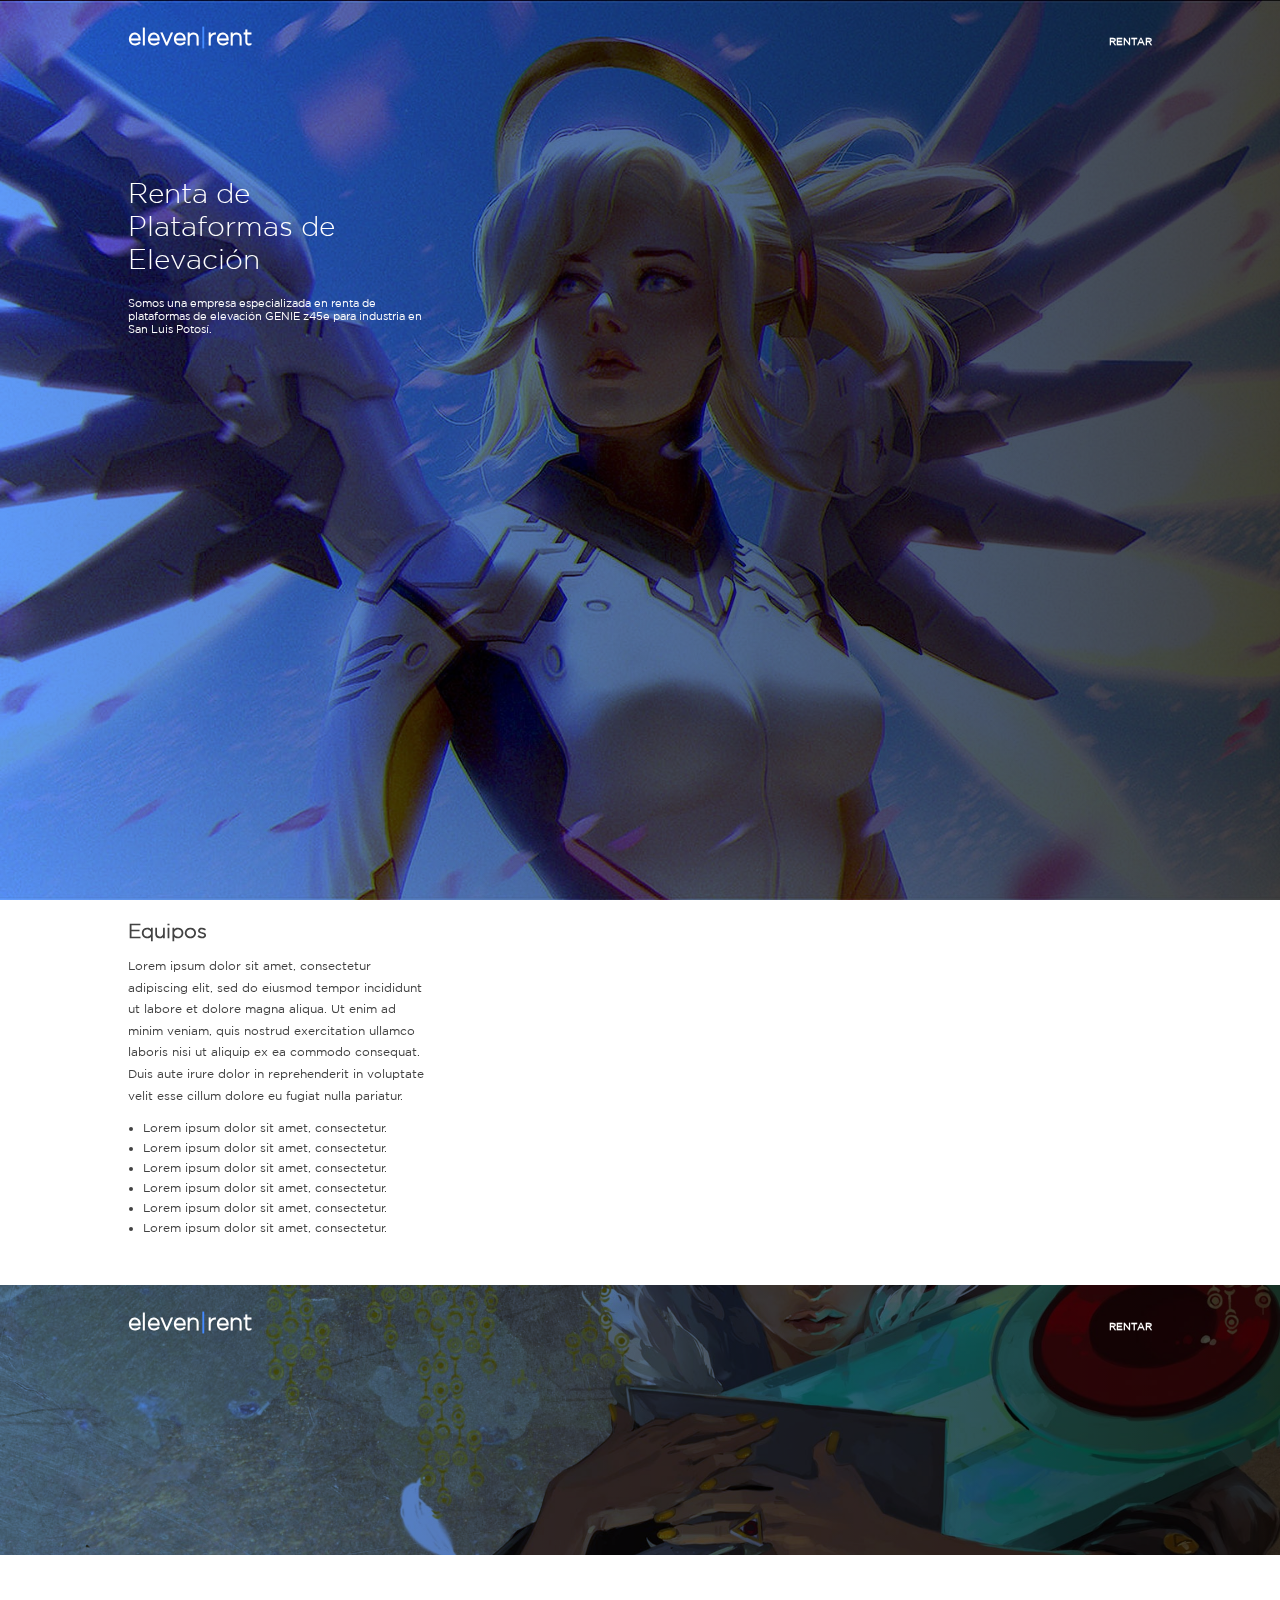
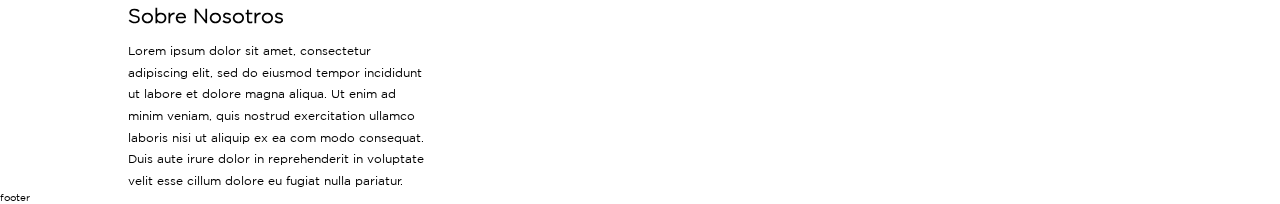
==== index.html @ 2e5fc273 "made structure, added fonts" ====
<!DOCTYPE html>
<html>
	<head>
		<link rel="icon" href="favicon.ico">
		<title>eleven|rent</title>
		<meta http-equiv="Content-Type" content="text/html; charset=utf-8"/>
		<meta name="viewport" content="width=device-width, initial-scale=1"/>
		<link rel="stylesheet" type="text/css" href="css/main.css" media="screen, handheld"/>
		<script src="js/vendor/jquery-1.10.1.min.js" type="text/javascript"></script>
		<script src="js/vendor/imagesloaded.pkgd.min.js" type="text/javascript"></script>
		<script src="js/vendor/jquery-imagefill.js" type="text/javascript"></script>
	</head>
	<body>
	<!-- cover section -->
		<div class="full-page">
			<div class="cover cover-img">
				<img src="img/mercy.jpg">
			</div>
			<div class="cover cover-gradient"></div>
			<div class="cover cover-overlay">
				<!-- svg overlay goes here -->
			</div>
			<div class="cover cover-text">
				<div class="container">
					<h1 class="logo">eleven<span>|</span>rent</h1>
					<a href>RENTAR</a>
				</div>
				<div class="container">
					<h1 class="header">Renta de Plataformas de Elevación</h1>
					<p>Somos una empresa especializada en renta de plataformas de elevación GENIE z45e para industria en San Luis Potosí.</p>
				</div>
			</div>
		</div>
	<!-- long white section -->
		<div class="double-page white">
			<div class="container main-text">
				<h1>Equipos</h1>
				<p>
					Lorem ipsum dolor sit amet, consectetur adipiscing elit, sed do eiusmod tempor incididunt ut labore et dolore magna aliqua. Ut enim ad minim veniam, quis nostrud exercitation ullamco laboris nisi ut aliquip ex ea commodo consequat. Duis aute irure dolor in reprehenderit in voluptate velit esse cillum dolore eu fugiat nulla pariatur.
				</p>
				<ul>
					<li>Lorem ipsum dolor sit amet, consectetur.</li>
					<li>Lorem ipsum dolor sit amet, consectetur.</li>
					<li>Lorem ipsum dolor sit amet, consectetur.</li>
					<li>Lorem ipsum dolor sit amet, consectetur.</li>
					<li>Lorem ipsum dolor sit amet, consectetur.</li>
					<li>Lorem ipsum dolor sit amet, consectetur.</li>
				</ul>
			</div>	
			<div class="img-gallery">
				
			</div>
		</div>
	<!-- seccion de renta -->
		<div class="rent">
			<div class="cover-img">
				<img src="img/transistor.jpg">
			</div>
			<div class="cover-gradient"></div>
			<div class="cover-overlay">
				<!-- svg overlay goes here -->
			</div>
			<div class="cover-text">
				<div class="container">
					<h1 class="logo">eleven<span>|</span>rent</h1>
					<a href>RENTAR</a>
				</div>
			</div>
		</div>
	<!-- sobre nosotros & footer -->
		<div class="">
			<div class="container text-container">
				<h1>Sobre Nosotros</h1>
				<p>Lorem ipsum dolor sit amet, consectetur adipiscing elit, sed do eiusmod tempor incididunt ut labore et dolore magna aliqua. Ut enim ad minim veniam, quis nostrud exercitation ullamco laboris nisi ut aliquip ex ea com modo consequat. Duis aute irure dolor in reprehenderit in voluptate velit esse cillum dolore eu fugiat nulla pariatur.</p>
				
			</div>
			<div class="img-gallery">
				<!-- gallery comes here -->
			</div>
			<div class="footer">
				footer
				<!-- logo goes here -->
			</div>
		</div>
		<script type="text/javascript">
			$('.cover-img').imagefill();
		</script>
	</body>
</html>
---- css/main.css ----
/* tag Styles */
	* {
		margin: 0;
		padding: 0;
	}
	html {
		font-size: 16px;
	}
	body {
		font-size: 62.5%;
		font-family: 'Gotham-Book';
	}
	a {
		text-decoration: none;
		display: inline-block;
	}
	ul {
		list-style-type:disc;
		margin: 1.5em;
	}
	ul li {
		margin: .5em 0;
	}
	h1 {
		font-family: 'Gotham-Light';
	}
/* reusable classes */
	.full-width,
	.full-page {
		width: 100%;
	}
	.full-height, 
	.full-page {
		height: 100vh;
	}
	.container {
		width: 80%;
		margin: 0 auto;
	}
	.vertical {
		position: absolute;
		top: 50%;
		left: 50%;
		transform: translate(-50%, -50%);
	}
	.central-text {
		width: 90vw;
		margin: 0 auto;
		text-align: center;
	}
	.no-overflow {
		overflow-x: hidden;
	}
	.clear:after {
		content: "";
	  	display: table;
	  	clear: both;
	}
	h1.header {
		font-size: 2.8em;
		font-weight: normal;
		color: white;
	}
/* cover */
	.cover {
		height: inherit;
		width: inherit;
		position: absolute;
		top: 0;
		left: 0;
	}
	.cover-gradient {
		background: -moz-linear-gradient(-45deg, rgba(41, 121, 255, 1) 0%, rgba(0, 0, 0, 1) 100%);
		background: -webkit-linear-gradient(-45deg, rgba(41, 121, 255, 1) 0%, rgba(0, 0, 0, 1) 100%);
		background: linear-gradient(90deg, rgba(41, 121, 255, 1) 0%, rgba(0, 0, 0, 1) 100%);
		opacity: .75;
		mix-blend-mode: multiply;
	}
	.cover-text {
		color: white;
	}
	h1.logo  {
		color: #ffffff;
		font-size: 2.3em;
		margin-top: 1em;
		display: inline-block;
	}
	h1.logo span {
		color: #448aff;
	}
	.cover-text a {
		font-size: 1em;
		font-weight: bold;
		float: right;
		margin-top: 3.5em;
		color: white;
	}
	.cover-text h1.header {
		margin-top: 4.5em;
		max-width: 280px;
		font-weight: normal;
	}
	.cover-text p {
		max-width: 300px;
		font-size: 1.1em;
		margin-top: 2em;
	}
/* main text */
	.main-text {
		margin-top: 2em;
		color: #424242;
	}
	.main-text p, 
	.text-container p {
		margin-top: 1em;
		line-height: 1.8;
		max-width: 300px;
		font-size: 1.2em;
	}
	.main-text li {
		font-size: 1.2em;
	}
/* rent */
	.rent {
		height: 30vh;
		position: relative;
		margin: 5em 0;
	}
	.rent .cover-img,
	.rent .cover-gradient {
		height: 30vh;
		width: 100%;
		position: absolute;
		top: 0;
		left: 0;
		z-index: -1;
	}
	.rent .cover-gradient {

	}
/* font faces */
	@font-face {
		font-family: 'Gotham-Book';
		src: url('fonts/Gotham-Book.eot');
		src: url('fonts/Gotham-Book.eot?#iefix') format('embedded-opentype'),
			url('fonts/Gotham-Book.woff') format('woff'),
			url('fonts/Gotham-Book.ttf') format('truetype');
		font-weight: normal;
		font-style: normal;
	}

	@font-face {
		font-family: 'Gotham-Light';
		src: url('fonts/GothamLight.eot');
		src: url('fonts/GothamLight.eot?#iefix') format('embedded-opentype'),
			url('fonts/GothamLight.woff') format('woff'),
			url('fonts/GothamLight.ttf') format('truetype');
		font-weight: 300;
		font-style: normal;
	}
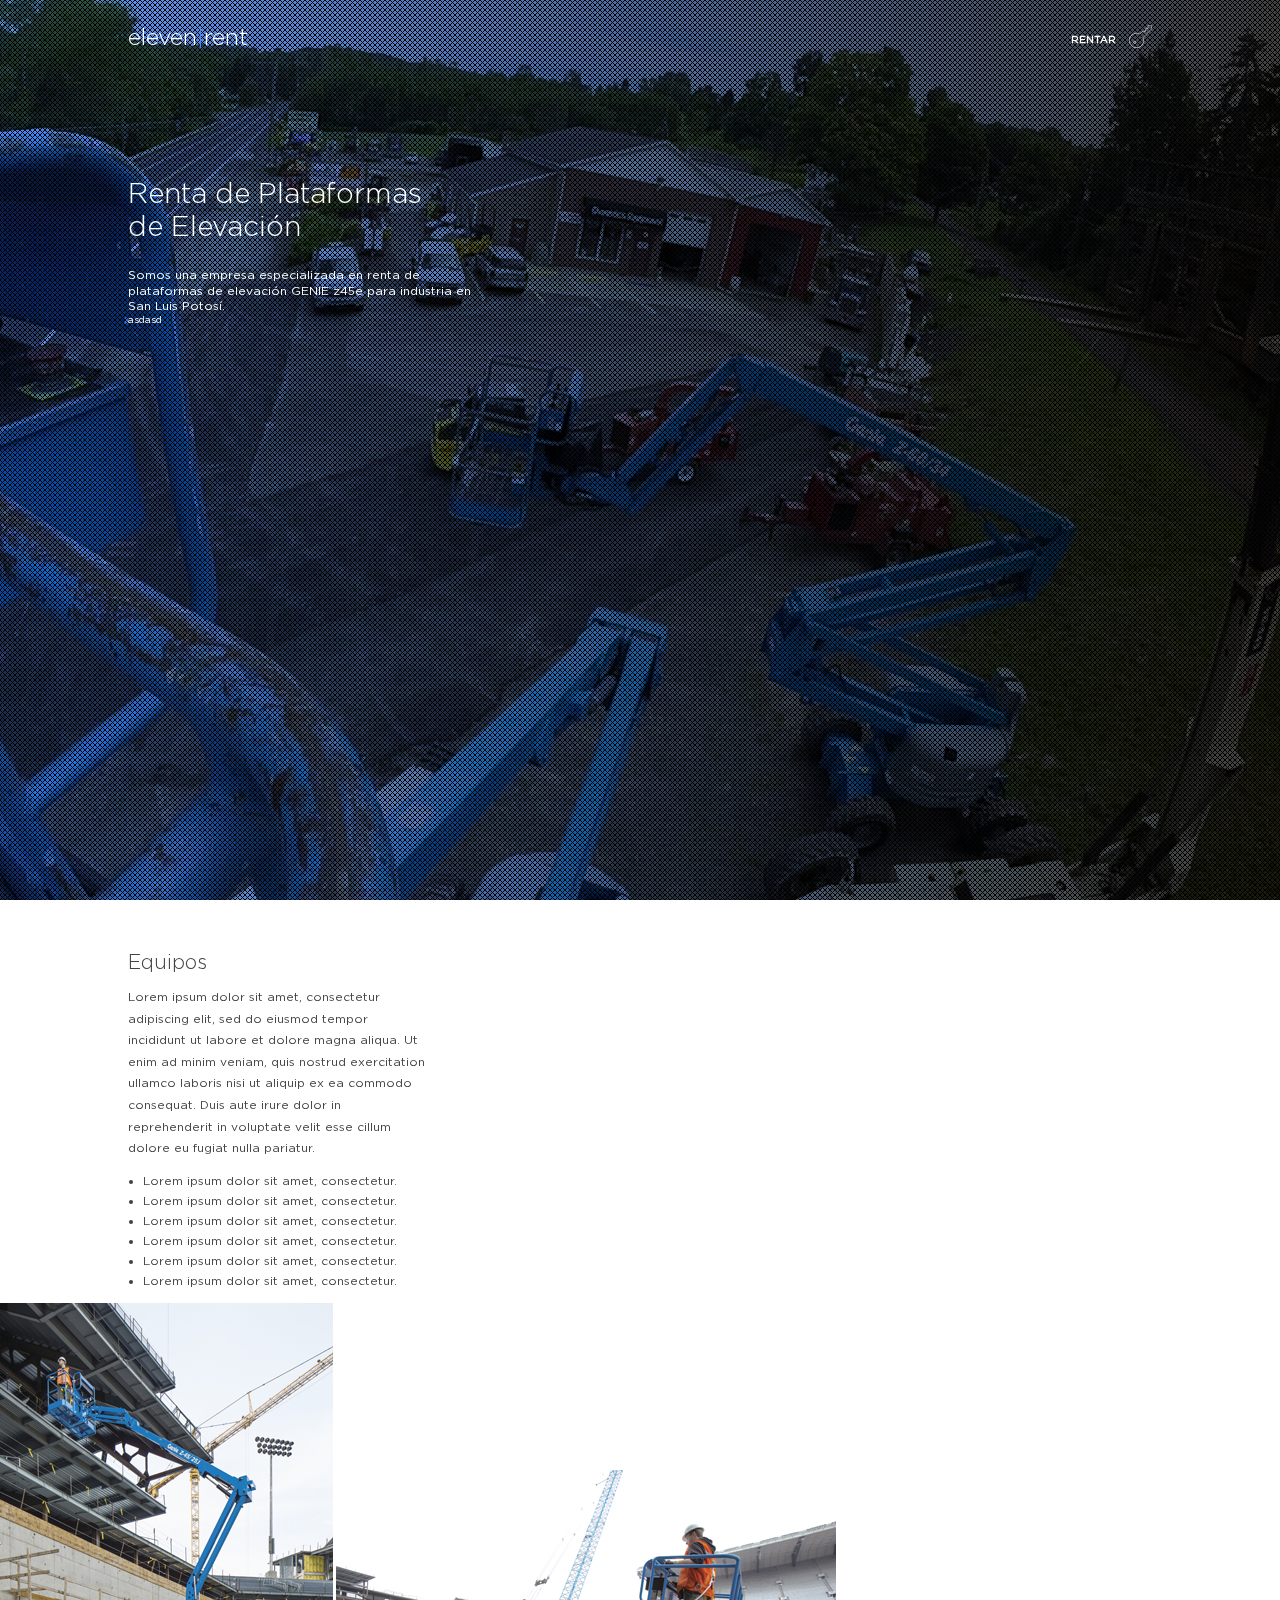
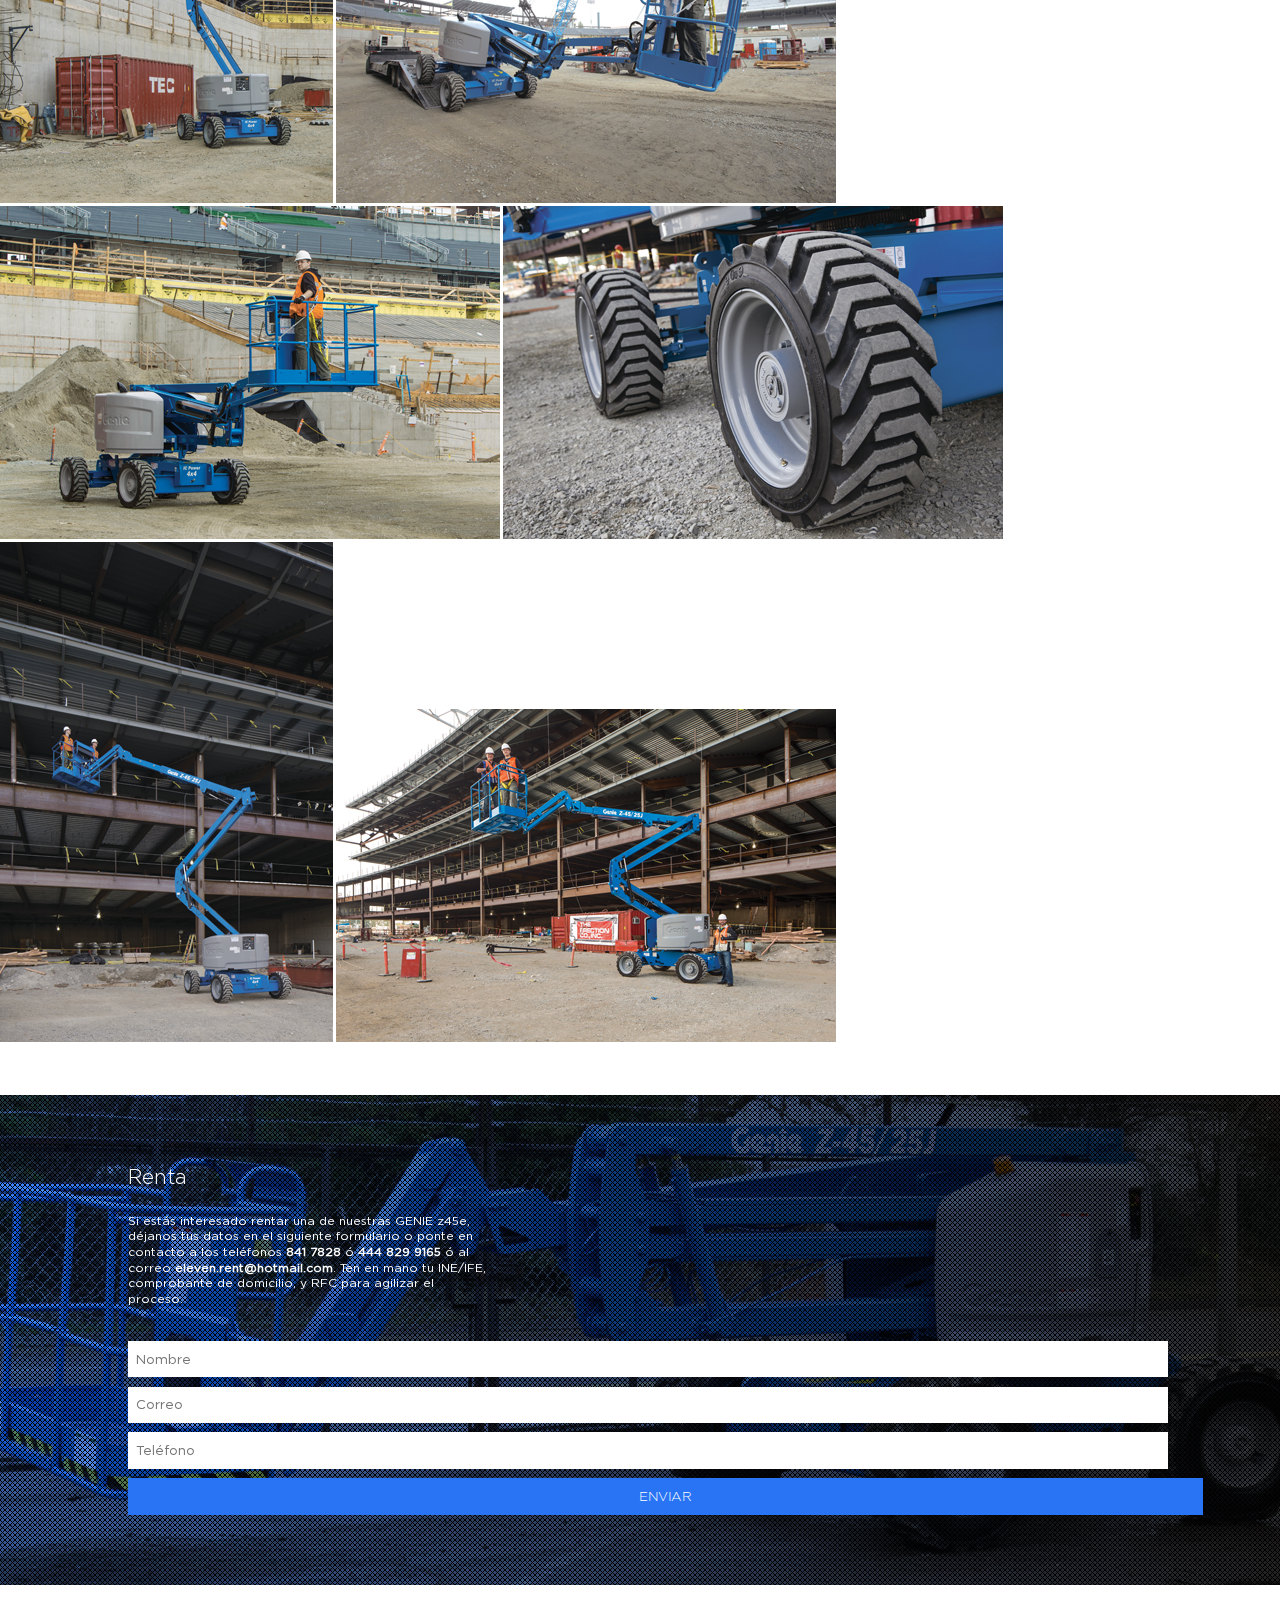
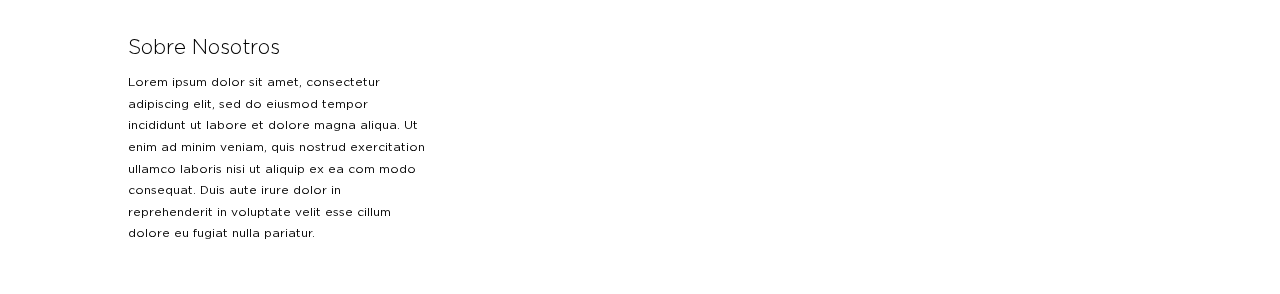
==== commit c2d6be51: "added form" ====
--- a/index.html
+++ b/index.html
@@ -14,25 +14,25 @@
 	<!-- cover section -->
 		<div class="full-page">
 			<div class="cover cover-img">
-				<img src="img/mercy.jpg">
+				<img src="img/bg-1.png">
 			</div>
 			<div class="cover cover-gradient"></div>
-			<div class="cover cover-overlay">
-				<!-- svg overlay goes here -->
-			</div>
+			<div class="cover cover-overlay"></div>
 			<div class="cover cover-text">
 				<div class="container">
 					<h1 class="logo">eleven<span>|</span>rent</h1>
-					<a href>RENTAR</a>
+					<a href>RENTAR <img class="rent-key" src="img/key.svg"></a>
 				</div>
 				<div class="container">
 					<h1 class="header">Renta de Plataformas de Elevación</h1>
 					<p>Somos una empresa especializada en renta de plataformas de elevación GENIE z45e para industria en San Luis Potosí.</p>
+					asdasd
+					
 				</div>
 			</div>
 		</div>
-	<!-- long white section -->
-		<div class="double-page white">
+	<!-- equipment section -->
+		<div class="equipos">
 			<div class="container main-text">
 				<h1>Equipos</h1>
 				<p>
@@ -48,27 +48,36 @@
 				</ul>
 			</div>	
 			<div class="img-gallery">
-				
+				<img src="img/gallery/1.jpg">
+				<img src="img/gallery/2.jpg">
+				<img src="img/gallery/3.png">
+				<img src="img/gallery/4.jpg">
+				<img src="img/gallery/5.jpg">
+				<img src="img/gallery/6.png">
 			</div>
 		</div>
 	<!-- seccion de renta -->
 		<div class="rent">
 			<div class="cover-img">
-				<img src="img/transistor.jpg">
+				<img src="img/AI_Image_4.jpg">
 			</div>
 			<div class="cover-gradient"></div>
-			<div class="cover-overlay">
-				<!-- svg overlay goes here -->
-			</div>
+			<div class="cover-overlay"></div>
 			<div class="cover-text">
 				<div class="container">
-					<h1 class="logo">eleven<span>|</span>rent</h1>
-					<a href>RENTAR</a>
+					<h1>Renta</h1>
+					<p>Si estás interesado rentar una de nuestras GENIE z45e, déjanos tus datos en el siguiente formulario o ponte en contacto a los teléfonos <a href="tel:+524448417828">841 7828</a> ó <a href="tel:+524448299165">444 829 9165</a> ó al correo <a href="mailto:eleven.rent@hotmail.com">eleven.rent@hotmail.com</a>. Ten en mano tu INE/IFE, comprobante de domicilio, y RFC para agilizar el proceso.</p>
+					<form method="POST" action="php/email.php">
+						<input type="text" name="name" placeholder="Nombre" required>
+						<input type="email" name="mail" placeholder="Correo" required>
+						<input type="tel" name="tel" placeholder="Teléfono" required>
+						<button>ENVIAR</button>
+					</form>
 				</div>
 			</div>
 		</div>
-	<!-- sobre nosotros & footer -->
-		<div class="">
+	<!-- sobre nosotros -->
+		<div class="about">
 			<div class="container text-container">
 				<h1>Sobre Nosotros</h1>
 				<p>Lorem ipsum dolor sit amet, consectetur adipiscing elit, sed do eiusmod tempor incididunt ut labore et dolore magna aliqua. Ut enim ad minim veniam, quis nostrud exercitation ullamco laboris nisi ut aliquip ex ea com modo consequat. Duis aute irure dolor in reprehenderit in voluptate velit esse cillum dolore eu fugiat nulla pariatur.</p>
@@ -77,10 +86,6 @@
 			<div class="img-gallery">
 				<!-- gallery comes here -->
 			</div>
-			<div class="footer">
-				footer
-				<!-- logo goes here -->
-			</div>
 		</div>
 		<script type="text/javascript">
 			$('.cover-img').imagefill();
--- a/css/main.css
+++ b/css/main.css
@@ -23,6 +23,7 @@
 	}
 	h1 {
 		font-family: 'Gotham-Light';
+		font-weight: lighter;
 	}
 /* reusable classes */
 	.full-width,
@@ -76,6 +77,9 @@
 		opacity: .75;
 		mix-blend-mode: multiply;
 	}
+	.cover-overlay {
+		background-image: url('../img/pattern.png');
+	}
 	.cover-text {
 		color: white;
 	}
@@ -92,18 +96,25 @@
 		font-size: 1em;
 		font-weight: bold;
 		float: right;
-		margin-top: 3.5em;
+		margin-top: 2em;
 		color: white;
 	}
 	.cover-text h1.header {
 		margin-top: 4.5em;
-		max-width: 280px;
+		max-width: 300px;
 		font-weight: normal;
 	}
 	.cover-text p {
-		max-width: 300px;
-		font-size: 1.1em;
+		max-width: 360px;
+		font-size: 1.2em;
 		margin-top: 2em;
+		line-height: 1.3;
+	}
+	.rent-key {
+		height: 2.3em;
+		margin-left: 1em;
+		position: relative;
+		top: .5em;
 	}
 /* main text */
 	.main-text {
@@ -120,23 +131,62 @@
 	.main-text li {
 		font-size: 1.2em;
 	}
-/* rent */
+/* renta */
 	.rent {
-		height: 30vh;
 		position: relative;
-		margin: 5em 0;
+		margin: 2.5em 0;
 	}
 	.rent .cover-img,
-	.rent .cover-gradient {
-		height: 30vh;
+	.rent .cover-gradient,
+	.rent .cover-overlay {
+		height: 100%;
 		width: 100%;
 		position: absolute;
 		top: 0;
 		left: 0;
 		z-index: -1;
 	}
-	.rent .cover-gradient {
-
+	.rent .cover-text {
+		padding: 7em 0;
+	}
+	.cover-text p a {
+		float: none;
+		margin: 0;
+	}
+	form {
+		margin-top: 3em;
+	}
+	input {
+		width: 100%;
+		margin: .35em 0; 
+		padding: .8em .6em;
+		border: 0;
+	}
+	button {
+		background-color: #2874f4;
+		border: 0;
+		width: 105%;
+		padding: .8em .6em;
+		margin-top: .35em;
+		color: white;
+		font-family: 'Gotham-Light';
+	}
+	::-webkit-input-placeholder {
+	   font-family: 'Gotham-Book';
+	}
+	:-moz-placeholder { /* Firefox 18- */
+	   font-family: 'Gotham-Book';
+	}
+	::-moz-placeholder {  /* Firefox 19+ */
+	   font-family: 'Gotham-Book';
+	}
+	:-ms-input-placeholder {  
+	   font-family: 'Gotham-Book';
+	}
+/* equipos & about */
+	.equipos,
+	.about {
+		margin: 5em 0;
 	}
 /* font faces */
 	@font-face {
@@ -145,16 +195,16 @@
 		src: url('fonts/Gotham-Book.eot?#iefix') format('embedded-opentype'),
 			url('fonts/Gotham-Book.woff') format('woff'),
 			url('fonts/Gotham-Book.ttf') format('truetype');
-		font-weight: normal;
+		font-weight: 500;
 		font-style: normal;
 	}
-
 	@font-face {
 		font-family: 'Gotham-Light';
-		src: url('fonts/GothamLight.eot');
-		src: url('fonts/GothamLight.eot?#iefix') format('embedded-opentype'),
-			url('fonts/GothamLight.woff') format('woff'),
-			url('fonts/GothamLight.ttf') format('truetype');
+		src: url('fonts/Gotham-Light.eot');
+		src: url('fonts/Gotham-Light.eot?#iefix') format('embedded-opentype'),
+			url('fonts/Gotham-Light.woff') format('woff'),
+			url('fonts/Gotham-Light.ttf') format('truetype');
 		font-weight: 300;
 		font-style: normal;
 	}
+
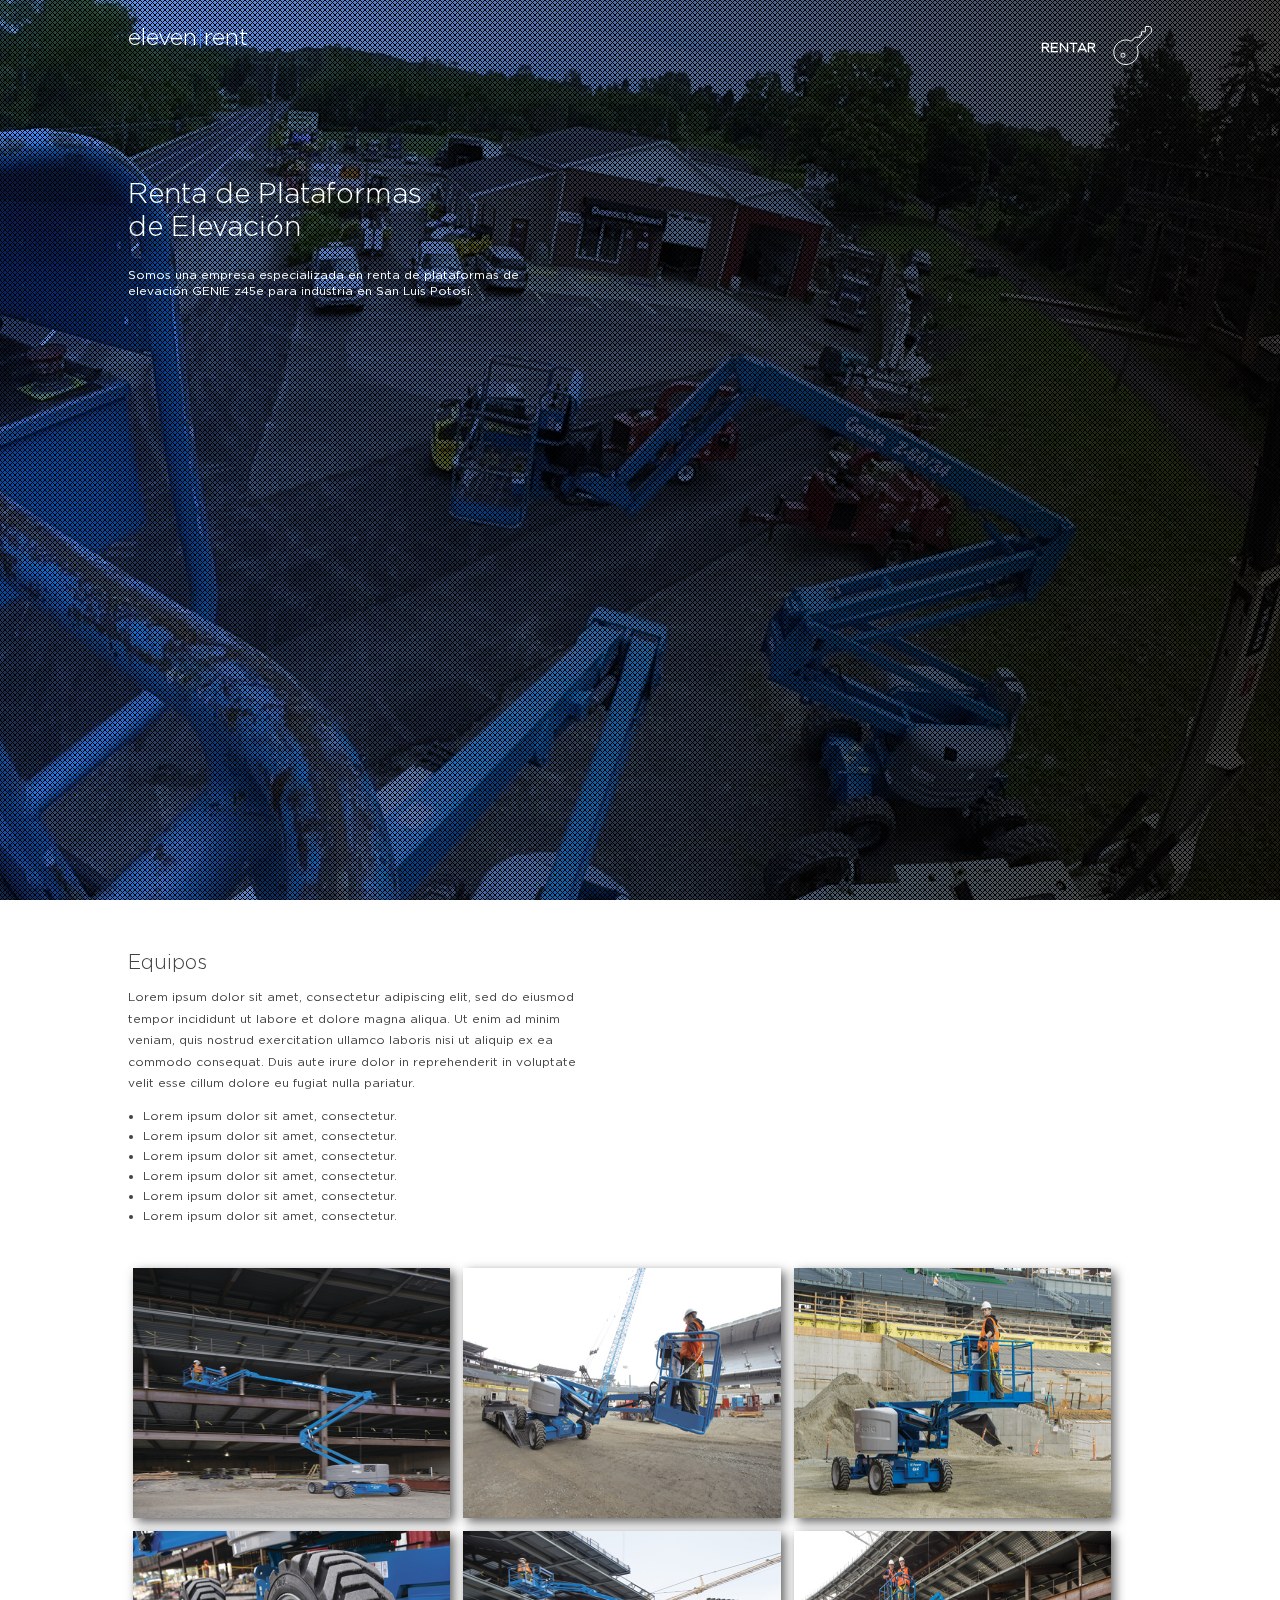
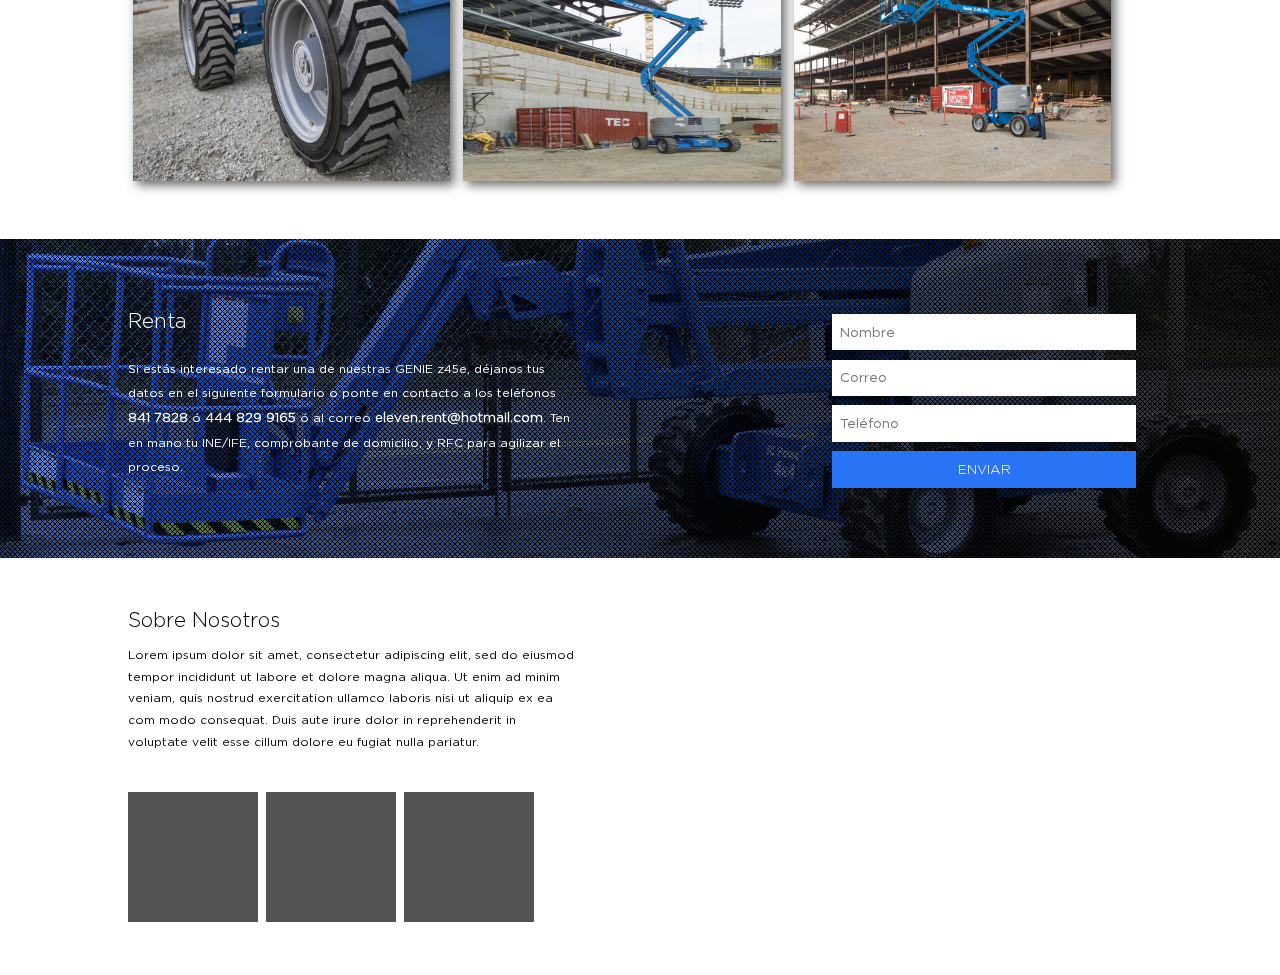
==== commit 7a13aad9: "added compatibility" ====
--- a/index.html
+++ b/index.html
@@ -21,13 +21,18 @@
 			<div class="cover cover-text">
 				<div class="container">
 					<h1 class="logo">eleven<span>|</span>rent</h1>
-					<a href>RENTAR <img class="rent-key" src="img/key.svg"></a>
-				</div>
-				<div class="container">
+					<a href>
+						RENTAR
+						<svg class="rent-key" version="1.1" xmlns="http://www.w3.org/2000/svg" xmlns:xlink="http://www.w3.org/1999/xlink" xmlns:a="http://ns.adobe.com/AdobeSVGViewerExtensions/3.0/" x="0px" y="0px" width="39.1323px" height="39.6536px" viewBox="0 0 39.1323 39.6536" style="enable-background:new 0 0 39.1323 39.6536;" xml:space="preserve">
+
+							<g id="XMLID_15_">
+								<path id="XMLID_17_" class="st0" d="M38.6323,2.9319v3.5029l-14.7125,14.946c2.118,4.5832,1.4188,10.2647-2.3595,14.043 C16.718,40.266,8.9569,40.5,4.1147,35.5h0.0136c-4.8422-5-4.8354-12.7692,0.0068-17.6114 c3.8289-3.8289,9.5376-4.6553,14.1538-2.4291l4.0143-4.0317l4.9675-0.006l-0.3419-2.0494l1.7035-0.0039V5.8584l3.8516-0.0033 l0.169-4.9787L33.1891,0.5h3.5029C38.0215,0.5,38.6323,1.6024,38.6323,2.9319z"/>
+								<circle id="XMLID_16_" class="st0" cx="9.7766" cy="29.7127" r="2.0896"/>
+							</g>
+						</svg>
+					</a>
 					<h1 class="header">Renta de Plataformas de Elevación</h1>
-					<p>Somos una empresa especializada en renta de plataformas de elevación GENIE z45e para industria en San Luis Potosí.</p>
-					asdasd
-					
+					<p class="header">Somos una empresa especializada en renta de plataformas de elevación GENIE z45e para industria en San Luis Potosí.</p>
 				</div>
 			</div>
 		</div>
@@ -47,13 +52,15 @@
 					<li>Lorem ipsum dolor sit amet, consectetur.</li>
 				</ul>
 			</div>	
-			<div class="img-gallery">
-				<img src="img/gallery/1.jpg">
-				<img src="img/gallery/2.jpg">
-				<img src="img/gallery/3.png">
-				<img src="img/gallery/4.jpg">
-				<img src="img/gallery/5.jpg">
-				<img src="img/gallery/6.png">
+			<div class="container">
+				<div class="img-gallery">
+					<img class="gallery-1" src="img/gallery/1.jpg">
+					<img class="gallery-2" src="img/gallery/2.jpg">
+					<img class="gallery-3" src="img/gallery/3.png">
+					<img class="gallery-4" src="img/gallery/4.jpg">
+					<img class="gallery-5" src="img/gallery/5.jpg">
+					<img class="gallery-6" src="img/gallery/6.png">
+				</div>
 			</div>
 		</div>
 	<!-- seccion de renta -->
@@ -64,7 +71,7 @@
 			<div class="cover-gradient"></div>
 			<div class="cover-overlay"></div>
 			<div class="cover-text">
-				<div class="container">
+				<div class="container clear">
 					<h1>Renta</h1>
 					<p>Si estás interesado rentar una de nuestras GENIE z45e, déjanos tus datos en el siguiente formulario o ponte en contacto a los teléfonos <a href="tel:+524448417828">841 7828</a> ó <a href="tel:+524448299165">444 829 9165</a> ó al correo <a href="mailto:eleven.rent@hotmail.com">eleven.rent@hotmail.com</a>. Ten en mano tu INE/IFE, comprobante de domicilio, y RFC para agilizar el proceso.</p>
 					<form method="POST" action="php/email.php">
@@ -81,14 +88,21 @@
 			<div class="container text-container">
 				<h1>Sobre Nosotros</h1>
 				<p>Lorem ipsum dolor sit amet, consectetur adipiscing elit, sed do eiusmod tempor incididunt ut labore et dolore magna aliqua. Ut enim ad minim veniam, quis nostrud exercitation ullamco laboris nisi ut aliquip ex ea com modo consequat. Duis aute irure dolor in reprehenderit in voluptate velit esse cillum dolore eu fugiat nulla pariatur.</p>
-				
 			</div>
-			<div class="img-gallery">
-				<!-- gallery comes here -->
+			<div class="container">
+				<div class="about-gallery"></div>
+				<div class="about-gallery"></div>
+				<div class="about-gallery"></div>
 			</div>
 		</div>
 		<script type="text/javascript">
 			$('.cover-img').imagefill();
+			$('.gallery-1').imagefill();
+			$('.gallery-2').imagefill();
+			$('.gallery-3').imagefill();
+			$('.gallery-4').imagefill();
+			$('.gallery-5').imagefill();
+			$('.gallery-6').imagefill();
 		</script>
 	</body>
 </html>--- a/css/main.css
+++ b/css/main.css
@@ -24,6 +24,37 @@
 	h1 {
 		font-family: 'Gotham-Light';
 		font-weight: lighter;
+	}
+	form {
+		margin-top: 3em;
+		width: 320px;
+	}
+	input {
+		width: 90%;
+		margin: .35em 0; 
+		padding: .8em .6em;
+		border: 0;
+	}
+	button {
+		background-color: #2874f4;
+		border: 0;
+		width: 95%;
+		padding: .8em 0;
+		margin-top: .35em;
+		color: white;
+		font-family: 'Gotham-Light';
+	}
+	::-webkit-input-placeholder {
+	   font-family: 'Gotham-Book';
+	}
+	:-moz-placeholder { /* Firefox 18- */
+	   font-family: 'Gotham-Book';
+	}
+	::-moz-placeholder {  /* Firefox 19+ */
+	   font-family: 'Gotham-Book';
+	}
+	:-ms-input-placeholder {  
+	   font-family: 'Gotham-Book';
 	}
 /* reusable classes */
 	.full-width,
@@ -61,6 +92,9 @@
 		font-size: 2.8em;
 		font-weight: normal;
 		color: white;
+	}
+	p.header {
+		line-height: 1.3 !important;
 	}
 /* cover */
 	.cover {
@@ -93,11 +127,18 @@
 		color: #448aff;
 	}
 	.cover-text a {
-		font-size: 1em;
+		font-size: 1.3em;
 		font-weight: bold;
 		float: right;
-		margin-top: 2em;
+		margin-top: 1em;
 		color: white;
+		font-family: 'Gotham-Light';
+	}
+	.cover-text a:hover,
+	.cover-text a:hover > svg {
+		color: #2874f4;
+		stroke: #2874f4;
+		transition: color .5s, stroke .5s;
 	}
 	.cover-text h1.header {
 		margin-top: 4.5em;
@@ -108,13 +149,18 @@
 		max-width: 360px;
 		font-size: 1.2em;
 		margin-top: 2em;
-		line-height: 1.3;
+		line-height: 2;
+	}
+	.cover-text p a {
+		font-size: 1.1em;
 	}
 	.rent-key {
-		height: 2.3em;
+		height: 3em;
 		margin-left: 1em;
 		position: relative;
-		top: .5em;
+		top: 1em;
+		fill: none;
+		stroke: #fff;
 	}
 /* main text */
 	.main-text {
@@ -153,41 +199,30 @@
 		float: none;
 		margin: 0;
 	}
-	form {
-		margin-top: 3em;
-	}
-	input {
-		width: 100%;
-		margin: .35em 0; 
-		padding: .8em .6em;
-		border: 0;
-	}
-	button {
-		background-color: #2874f4;
-		border: 0;
-		width: 105%;
-		padding: .8em .6em;
-		margin-top: .35em;
-		color: white;
-		font-family: 'Gotham-Light';
-	}
-	::-webkit-input-placeholder {
-	   font-family: 'Gotham-Book';
-	}
-	:-moz-placeholder { /* Firefox 18- */
-	   font-family: 'Gotham-Book';
-	}
-	::-moz-placeholder {  /* Firefox 19+ */
-	   font-family: 'Gotham-Book';
-	}
-	:-ms-input-placeholder {  
-	   font-family: 'Gotham-Book';
-	}
 /* equipos & about */
 	.equipos,
 	.about {
 		margin: 5em 0;
 	}
+	/* gallery */
+		.img-gallery {
+			margin-top: 4em; 
+		}
+		.img-gallery img {
+			width: 100%;
+			display: inline-block;
+			margin: .5em;
+			-webkit-box-shadow: 4px 4px 10px 0px rgba(50, 50, 50, 0.75);
+			-moz-box-shadow:    4px 4px 10px 0px rgba(50, 50, 50, 0.75);
+			box-shadow:         4px 4px 10px 0px rgba(50, 50, 50, 0.75);
+		}
+		.about-gallery {
+			width: 90px;
+			height: 90px;
+			background-color: #535353;
+			display: inline-block;
+			margin: 2em 0 0 0;
+		}
 /* font faces */
 	@font-face {
 		font-family: 'Gotham-Book';
@@ -207,4 +242,67 @@
 		font-weight: 300;
 		font-style: normal;
 	}
-
+/* media queries */
+	@media screen and (min-width: 600px) {
+		.img-gallery img {
+			width: 47%;
+			height: 200px;
+		}
+		.about-gallery {
+			width: 130px;
+			height: 130px;
+			margin: 2em 1em 0 0;
+		}
+	}
+	@media screen and (min-width: 880px) {
+		.cover-text h1,
+		.cover-text p {
+			vertical-align: top;
+		}
+		.img-gallery img {
+			width: 47%;
+			height: 270px;
+		}
+		form {
+			display: inline-block;
+			float: right;
+			vertical-align: top;
+			margin-top: -17em; 
+		}
+		.about-gallery {
+			margin: 4em .5em 0em 0;
+		}
+	}
+	@media screen and (min-width: 1024px) {
+		.img-gallery img {
+			width: 31%;
+			height: 250px;
+		}
+		.cover-text p,
+		.text-container p,
+		.main-text p {
+			max-width: 450px;
+		}
+	}
+	@media screen and (min-width: 1440px) {
+		h1.header {
+			font-size: 3.2em;
+		}
+		h1 {
+			font-size: 3.8em;
+		}
+		.cover-text h1.header {
+			max-width: 400px;
+		}
+		.img-gallery img {
+			height: 320px;
+		}
+		.cover-text p,
+		.text-container p,
+		.main-text p {
+			max-width: 630px;
+		}
+		p.header {
+			width: 450px;
+		}
+	}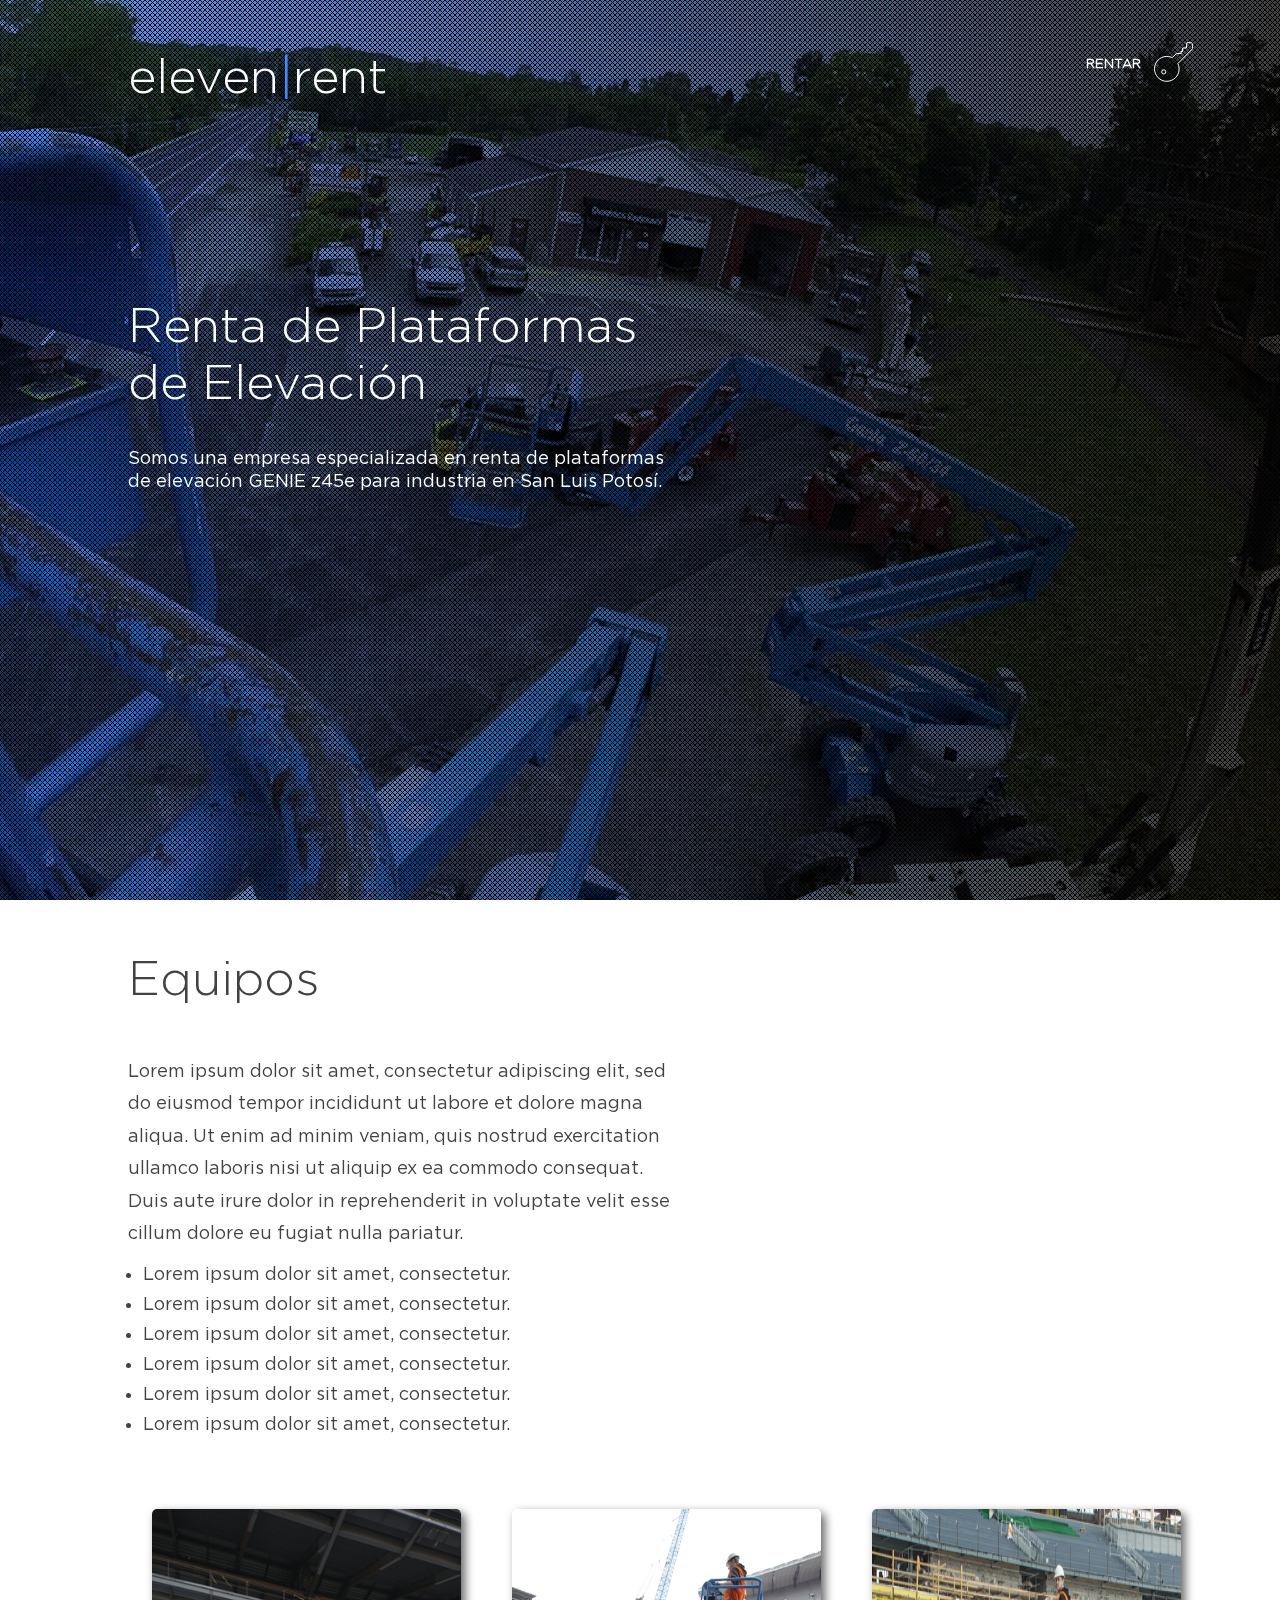
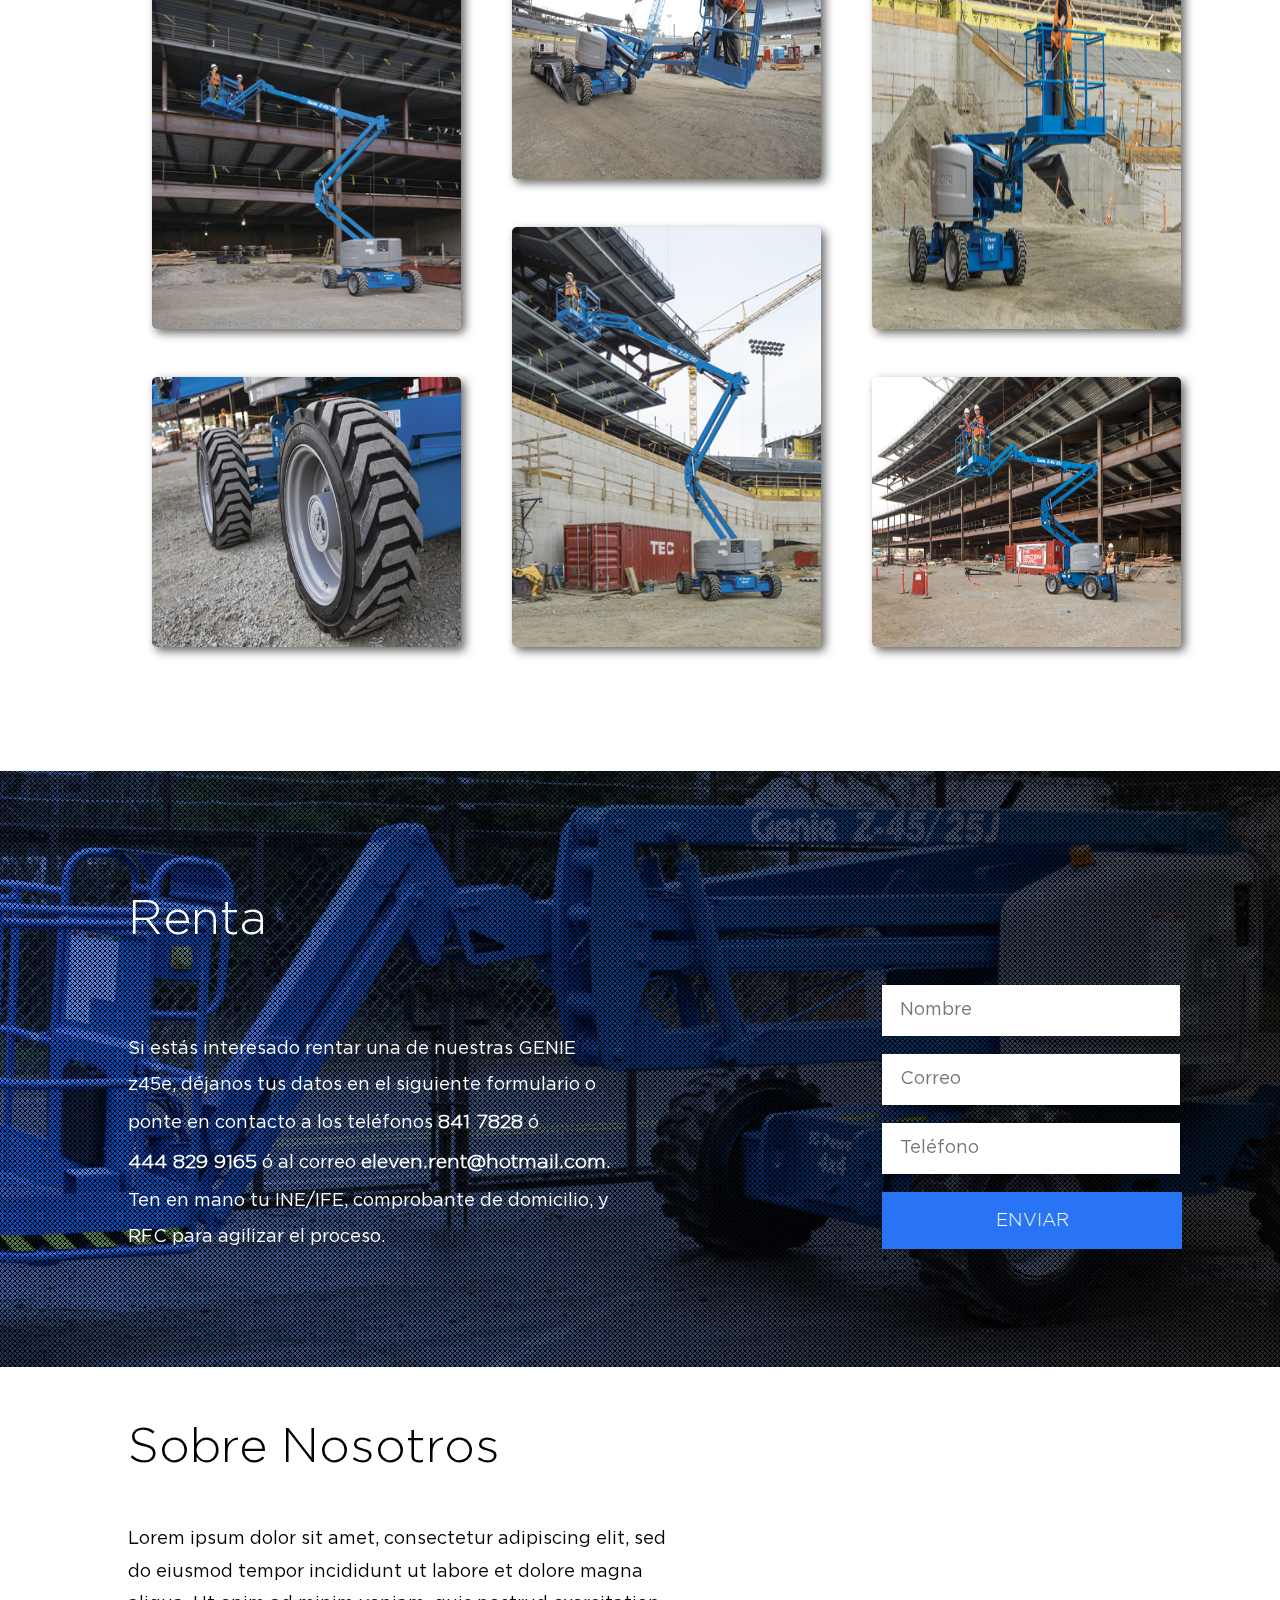
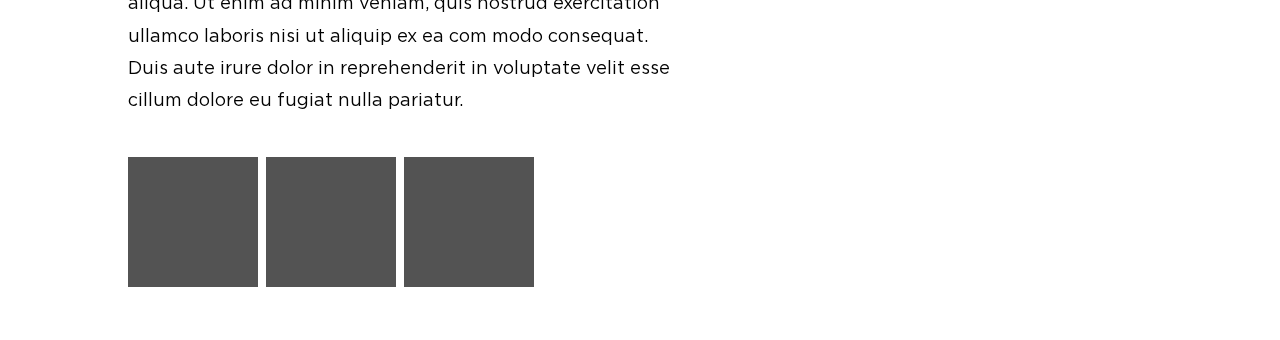
==== commit c8d148a0: "Arreglo conforme anotaciones" ====
--- a/index.html
+++ b/index.html
@@ -21,7 +21,7 @@
 			<div class="cover cover-text">
 				<div class="container">
 					<h1 class="logo">eleven<span>|</span>rent</h1>
-					<a href>
+					<a class="rent-key" href>
 						RENTAR
 						<svg class="rent-key" version="1.1" xmlns="http://www.w3.org/2000/svg" xmlns:xlink="http://www.w3.org/1999/xlink" xmlns:a="http://ns.adobe.com/AdobeSVGViewerExtensions/3.0/" x="0px" y="0px" width="39.1323px" height="39.6536px" viewBox="0 0 39.1323 39.6536" style="enable-background:new 0 0 39.1323 39.6536;" xml:space="preserve">
 
--- a/css/main.css
+++ b/css/main.css
@@ -14,6 +14,9 @@
 		text-decoration: none;
 		display: inline-block;
 	}
+	p {
+		font-size: 18px;
+	}
 	ul {
 		list-style-type:disc;
 		margin: 1.5em;
@@ -22,39 +25,44 @@
 		margin: .5em 0;
 	}
 	h1 {
+		font-size: 48px;
 		font-family: 'Gotham-Light';
 		font-weight: lighter;
 	}
 	form {
 		margin-top: 3em;
-		width: 320px;
 	}
 	input {
-		width: 90%;
-		margin: .35em 0; 
-		padding: .8em .6em;
+		width: 262px;
+		margin: 9px 0; 
+		padding: 18px;
 		border: 0;
 	}
 	button {
 		background-color: #2874f4;
 		border: 0;
-		width: 95%;
-		padding: .8em 0;
-		margin-top: .35em;
+		width: 300px;
+		padding: 18px;
+		margin-top: 9px;
 		color: white;
 		font-family: 'Gotham-Light';
+		font-size: 18px;
 	}
 	::-webkit-input-placeholder {
 	   font-family: 'Gotham-Book';
+	   font-size: 18px;
 	}
 	:-moz-placeholder { /* Firefox 18- */
 	   font-family: 'Gotham-Book';
+	   font-size: 18px;
 	}
 	::-moz-placeholder {  /* Firefox 19+ */
 	   font-family: 'Gotham-Book';
+	   font-size: 18px;
 	}
 	:-ms-input-placeholder {  
 	   font-family: 'Gotham-Book';
+	   font-size: 18px;
 	}
 /* reusable classes */
 	.full-width,
@@ -119,8 +127,8 @@
 	}
 	h1.logo  {
 		color: #ffffff;
-		font-size: 2.3em;
-		margin-top: 1em;
+		font-size: 30px;
+		margin-top: 48px;
 		display: inline-block;
 	}
 	h1.logo span {
@@ -129,8 +137,8 @@
 	.cover-text a {
 		font-size: 1.3em;
 		font-weight: bold;
+		margin-top: 60px;
 		float: right;
-		margin-top: 1em;
 		color: white;
 		font-family: 'Gotham-Light';
 	}
@@ -147,18 +155,18 @@
 	}
 	.cover-text p {
 		max-width: 360px;
-		font-size: 1.2em;
 		margin-top: 2em;
 		line-height: 2;
+		display: inline-block;
 	}
 	.cover-text p a {
 		font-size: 1.1em;
 	}
-	.rent-key {
-		height: 3em;
-		margin-left: 1em;
+	svg.rent-key {
+		height: 48px;
 		position: relative;
-		top: 1em;
+		top: 18px;
+		left: 9px;
 		fill: none;
 		stroke: #fff;
 	}
@@ -171,16 +179,15 @@
 	.text-container p {
 		margin-top: 1em;
 		line-height: 1.8;
-		max-width: 300px;
-		font-size: 1.2em;
 	}
 	.main-text li {
-		font-size: 1.2em;
+		font-size: 18px;
 	}
 /* renta */
 	.rent {
 		position: relative;
 		margin: 2.5em 0;
+		min-height: 576px;
 	}
 	.rent .cover-img,
 	.rent .cover-gradient,
@@ -206,7 +213,8 @@
 	}
 	/* gallery */
 		.img-gallery {
-			margin-top: 4em; 
+			 
+			max-width: 1120px !important;
 		}
 		.img-gallery img {
 			width: 100%;
@@ -215,6 +223,8 @@
 			-webkit-box-shadow: 4px 4px 10px 0px rgba(50, 50, 50, 0.75);
 			-moz-box-shadow:    4px 4px 10px 0px rgba(50, 50, 50, 0.75);
 			box-shadow:         4px 4px 10px 0px rgba(50, 50, 50, 0.75);
+			overflow: hidden;
+			border-radius: 5px;
 		}
 		.about-gallery {
 			width: 90px;
@@ -243,6 +253,19 @@
 		font-style: normal;
 	}
 /* media queries */
+	@media screen and (max-width: 420px) {
+		.cover-text a {
+			margin-top: 60px;
+		}
+		.rent-key {
+			display: none;
+		}
+	}
+	@media screen and (min-width: 421px) {
+		.cover-text a {
+			margin-top: 20px;
+		}
+	}
 	@media screen and (min-width: 600px) {
 		.img-gallery img {
 			width: 47%;
@@ -254,6 +277,18 @@
 			margin: 2em 1em 0 0;
 		}
 	}
+	@media screen and (min-width: 749px) {
+		form {
+			width: 300px;
+		}
+	}
+	@media screen and (min-width: 825px) {
+		form {
+			display: inline-block;
+			float: right;
+			vertical-align: top;
+		}
+	}
 	@media screen and (min-width: 880px) {
 		.cover-text h1,
 		.cover-text p {
@@ -263,40 +298,71 @@
 			width: 47%;
 			height: 270px;
 		}
-		form {
-			display: inline-block;
-			float: right;
-			vertical-align: top;
-			margin-top: -17em; 
-		}
 		.about-gallery {
 			margin: 4em .5em 0em 0;
 		}
 	}
 	@media screen and (min-width: 1024px) {
-		.img-gallery img {
-			width: 31%;
-			height: 250px;
-		}
 		.cover-text p,
 		.text-container p,
-		.main-text p {
-			max-width: 450px;
+		.main-text p,
+		.main-text li {
+			max-width: 550px;
+			font-size: 18px;
+		}
+		.container {
+			margin-left: 128px;
+			width: calc(100% - 128px);
+		}
+		.rent .cover-text p {
+			max-width: 490px;
+		}
+		.cover-text a.rent-key {
+			position: relative;
+			right: 96px;
+		}
+		h1 {
+			font-size: 48px;
+			margin: 48px 0;
+		}
+		h1.logo {
+			margin: 48px 0 0 0;
+			font-size: 48px;
+		}
+		.cover-text h1.header {
+			margin: 192px 0 0 0;
+			font-size: 48px;
+			max-width: 550px;
+		}
+		form {
+			position: relative;
+			top: -48px;
+			left: -98px;
+		}
+		.img-gallery {
+			margin: 50px 0 -100px;
+		}
+		.img-gallery img {
+			width: calc(30% - 24px);
+			margin: 24px;
+			vertical-align: top;
+		}
+		.gallery-1,
+		.gallery-3,
+		.gallery-5 {
+			height: 420px !important;
+		}
+		.gallery-5 {
+			position: relative;
+			top: -150px;
+		}
+	}
+	@media screen and (min-width: 1205px) {
+		.img-gallery img {
+			width: 309px;
 		}
 	}
 	@media screen and (min-width: 1440px) {
-		h1.header {
-			font-size: 3.2em;
-		}
-		h1 {
-			font-size: 3.8em;
-		}
-		.cover-text h1.header {
-			max-width: 400px;
-		}
-		.img-gallery img {
-			height: 320px;
-		}
 		.cover-text p,
 		.text-container p,
 		.main-text p {
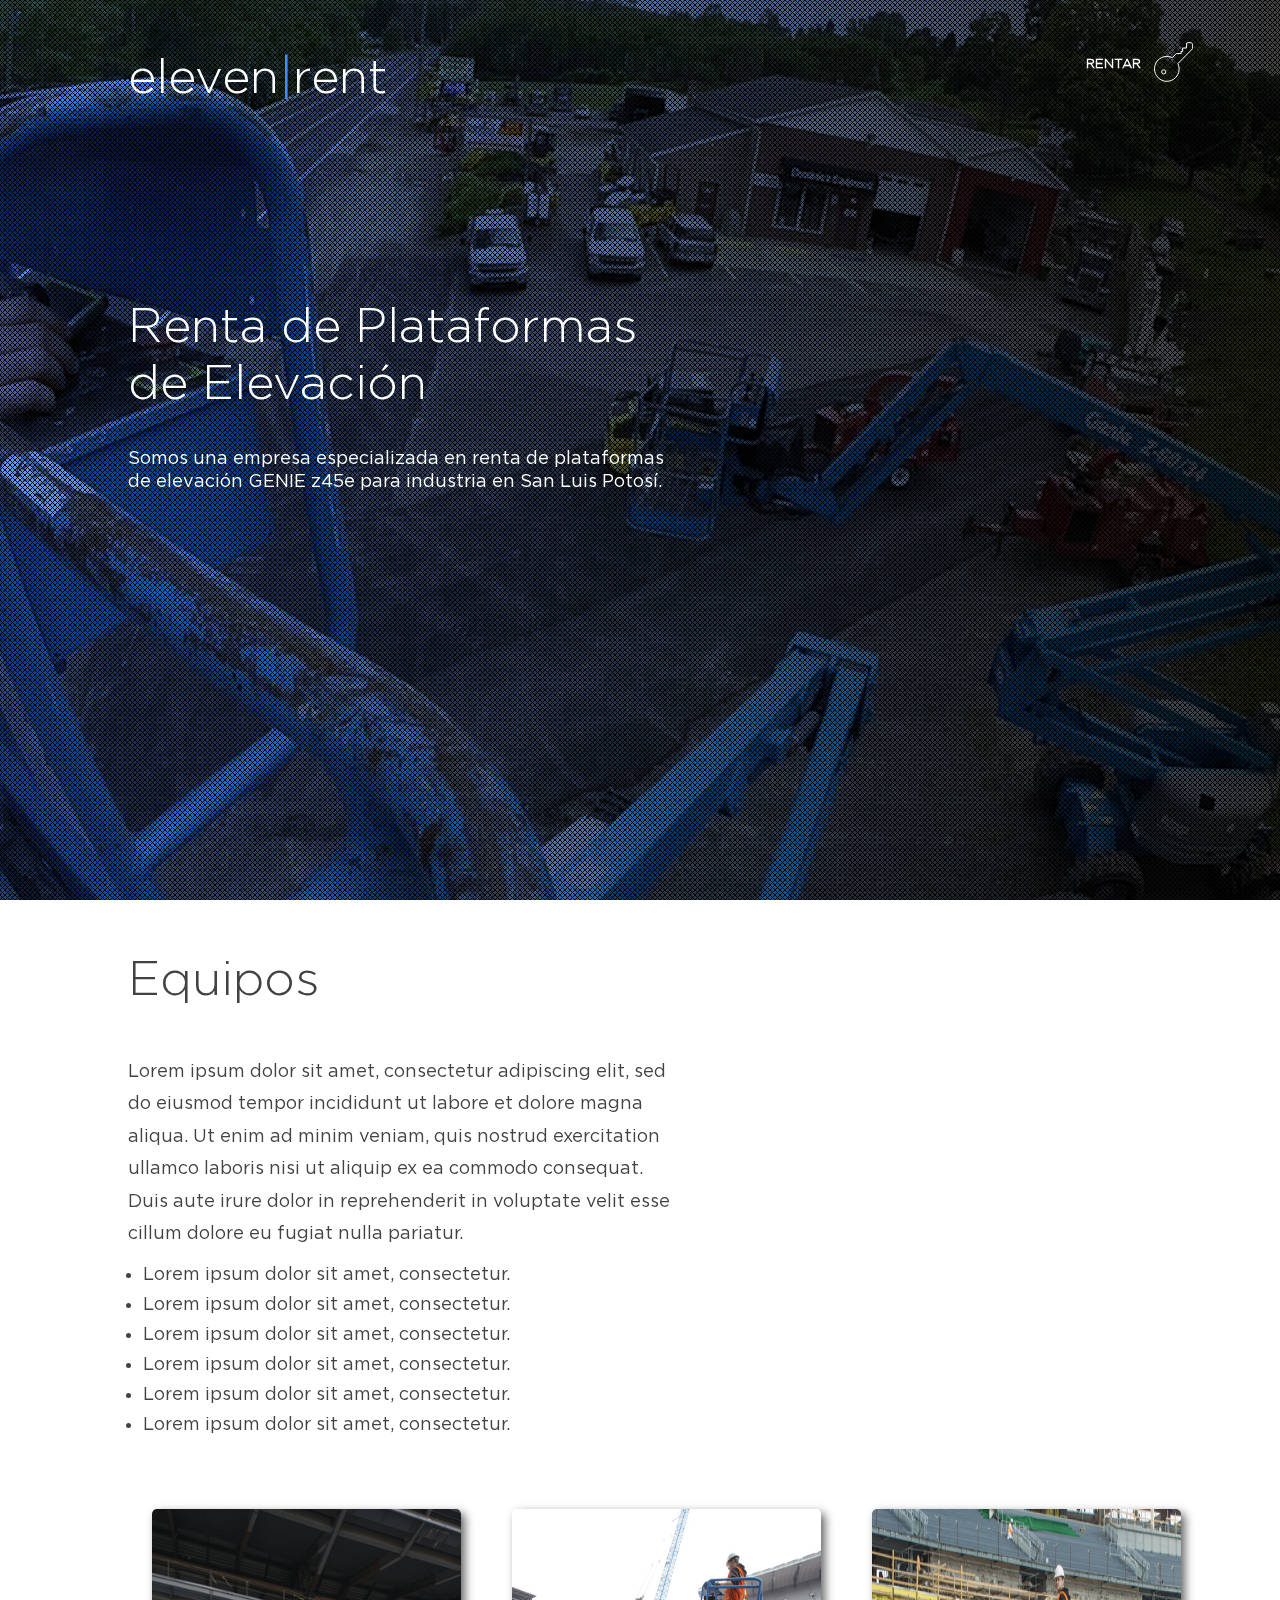
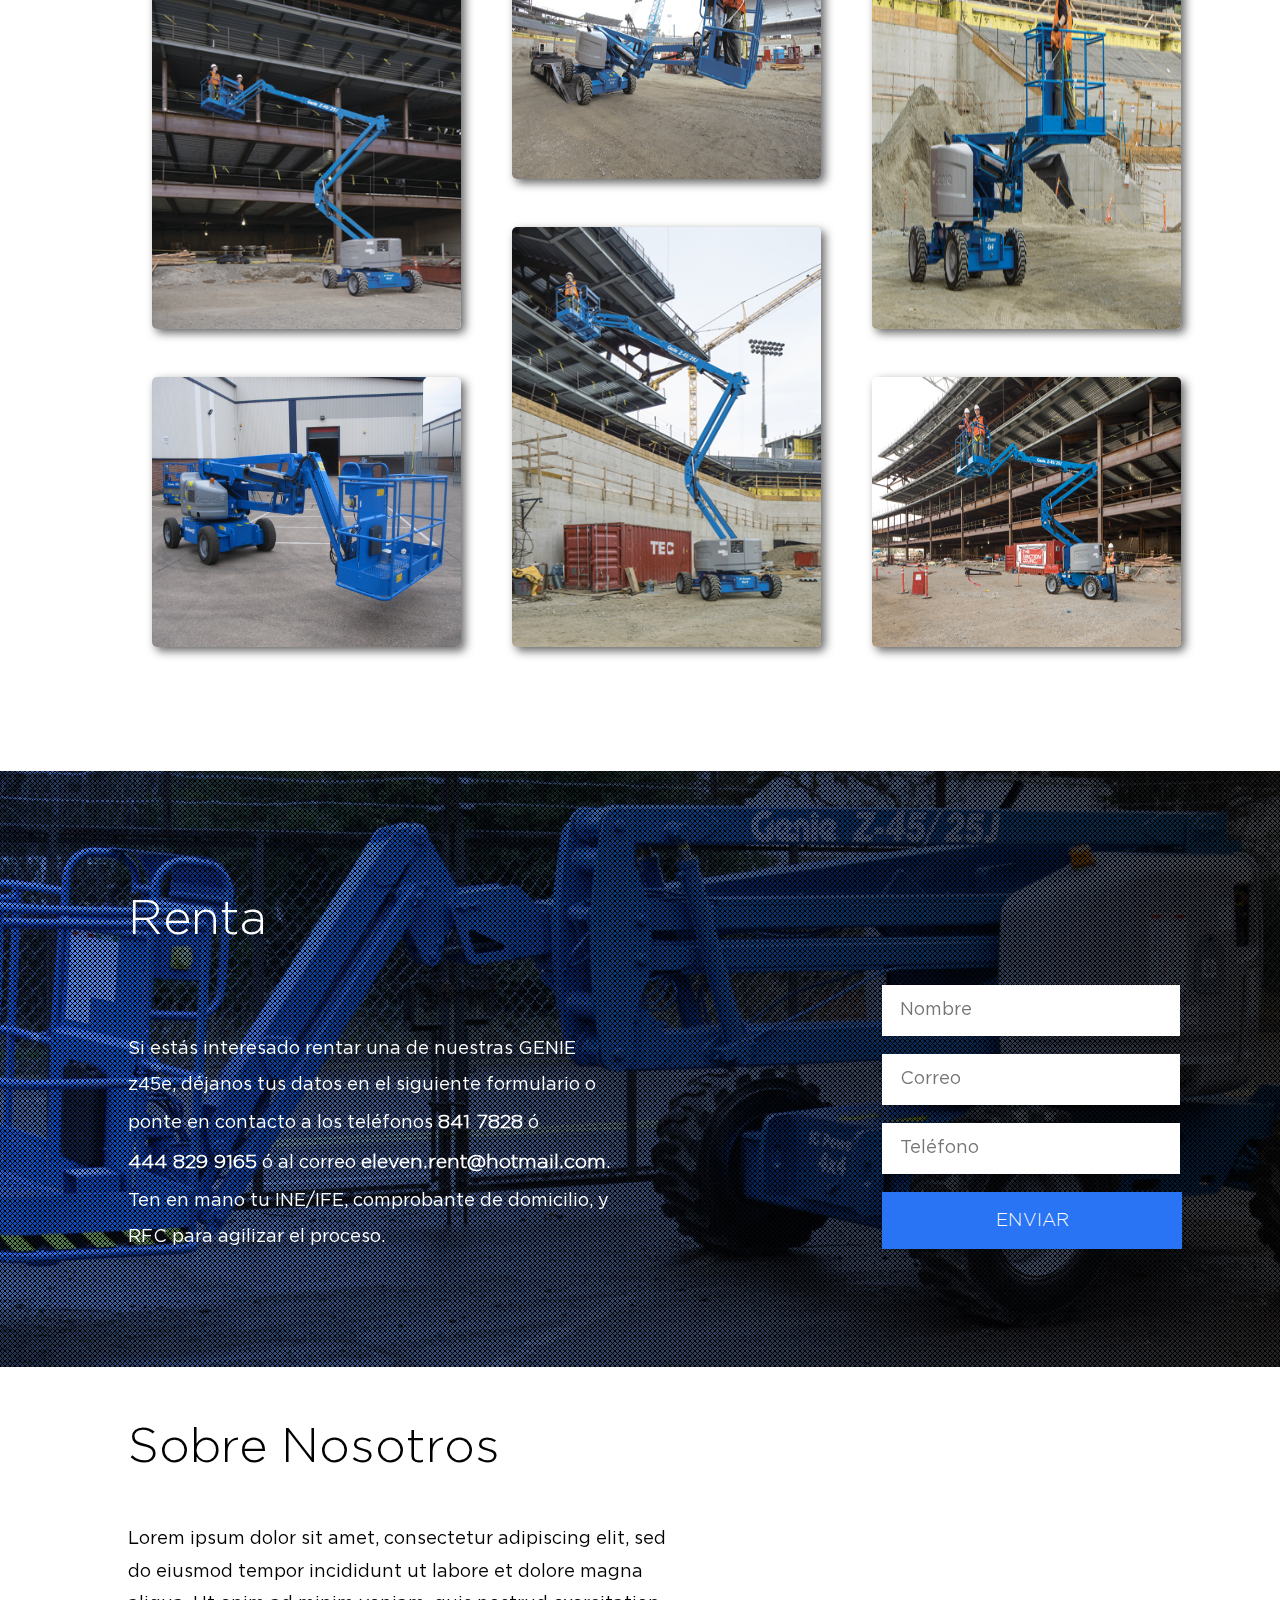
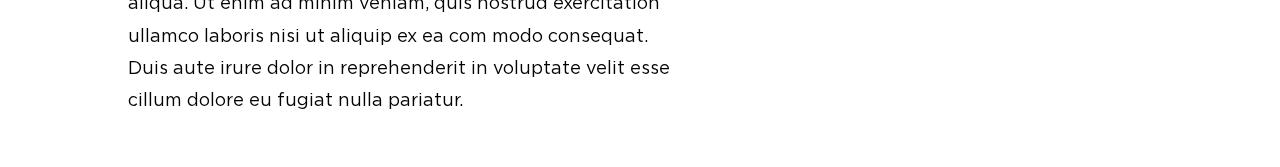
==== commit 3212dc25: "cambios 23-jun :squirrel:" ====
--- a/index.html
+++ b/index.html
@@ -73,7 +73,7 @@
 			<div class="cover-text">
 				<div class="container clear">
 					<h1>Renta</h1>
-					<p>Si estás interesado rentar una de nuestras GENIE z45e, déjanos tus datos en el siguiente formulario o ponte en contacto a los teléfonos <a href="tel:+524448417828">841 7828</a> ó <a href="tel:+524448299165">444 829 9165</a> ó al correo <a href="mailto:eleven.rent@hotmail.com">eleven.rent@hotmail.com</a>. Ten en mano tu INE/IFE, comprobante de domicilio, y RFC para agilizar el proceso.</p>
+					<p>Si estás interesado rentar una de nuestras GENIE z45e, déjanos tus datos en el siguiente formulario o ponte en contacto a los teléfonos <a href="tel:+524448417828">841 7828</a> ó <a href="tel:+524448299165">444 829 9165</a> ó al correo <a href="mailto:contacto@elevenrent.com">eleven.rent@hotmail.com</a>. Ten en mano tu INE/IFE, comprobante de domicilio, y RFC para agilizar el proceso.</p>
 					<form method="POST" action="php/email.php">
 						<input type="text" name="name" placeholder="Nombre" required>
 						<input type="email" name="mail" placeholder="Correo" required>
@@ -89,11 +89,6 @@
 				<h1>Sobre Nosotros</h1>
 				<p>Lorem ipsum dolor sit amet, consectetur adipiscing elit, sed do eiusmod tempor incididunt ut labore et dolore magna aliqua. Ut enim ad minim veniam, quis nostrud exercitation ullamco laboris nisi ut aliquip ex ea com modo consequat. Duis aute irure dolor in reprehenderit in voluptate velit esse cillum dolore eu fugiat nulla pariatur.</p>
 			</div>
-			<div class="container">
-				<div class="about-gallery"></div>
-				<div class="about-gallery"></div>
-				<div class="about-gallery"></div>
-			</div>
 		</div>
 		<script type="text/javascript">
 			$('.cover-img').imagefill();
--- a/css/main.css
+++ b/css/main.css
@@ -226,13 +226,6 @@
 			overflow: hidden;
 			border-radius: 5px;
 		}
-		.about-gallery {
-			width: 90px;
-			height: 90px;
-			background-color: #535353;
-			display: inline-block;
-			margin: 2em 0 0 0;
-		}
 /* font faces */
 	@font-face {
 		font-family: 'Gotham-Book';
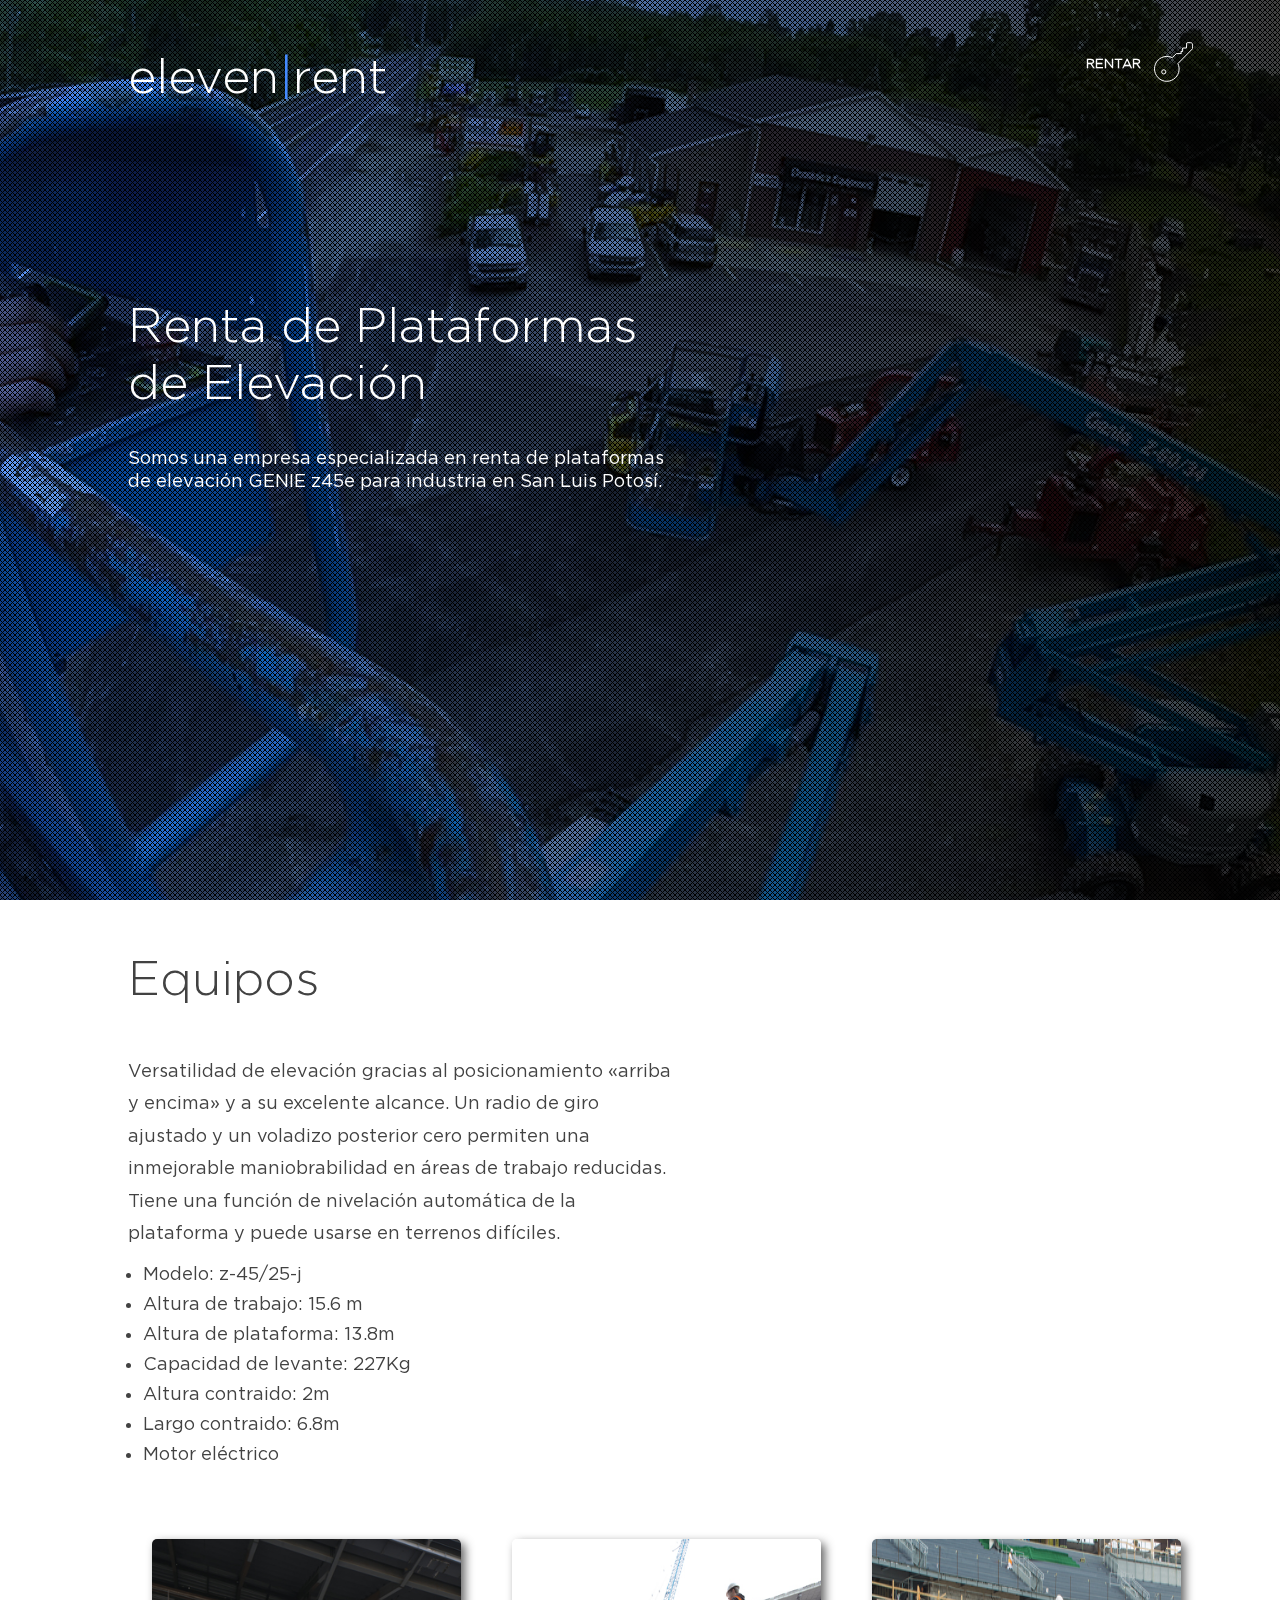
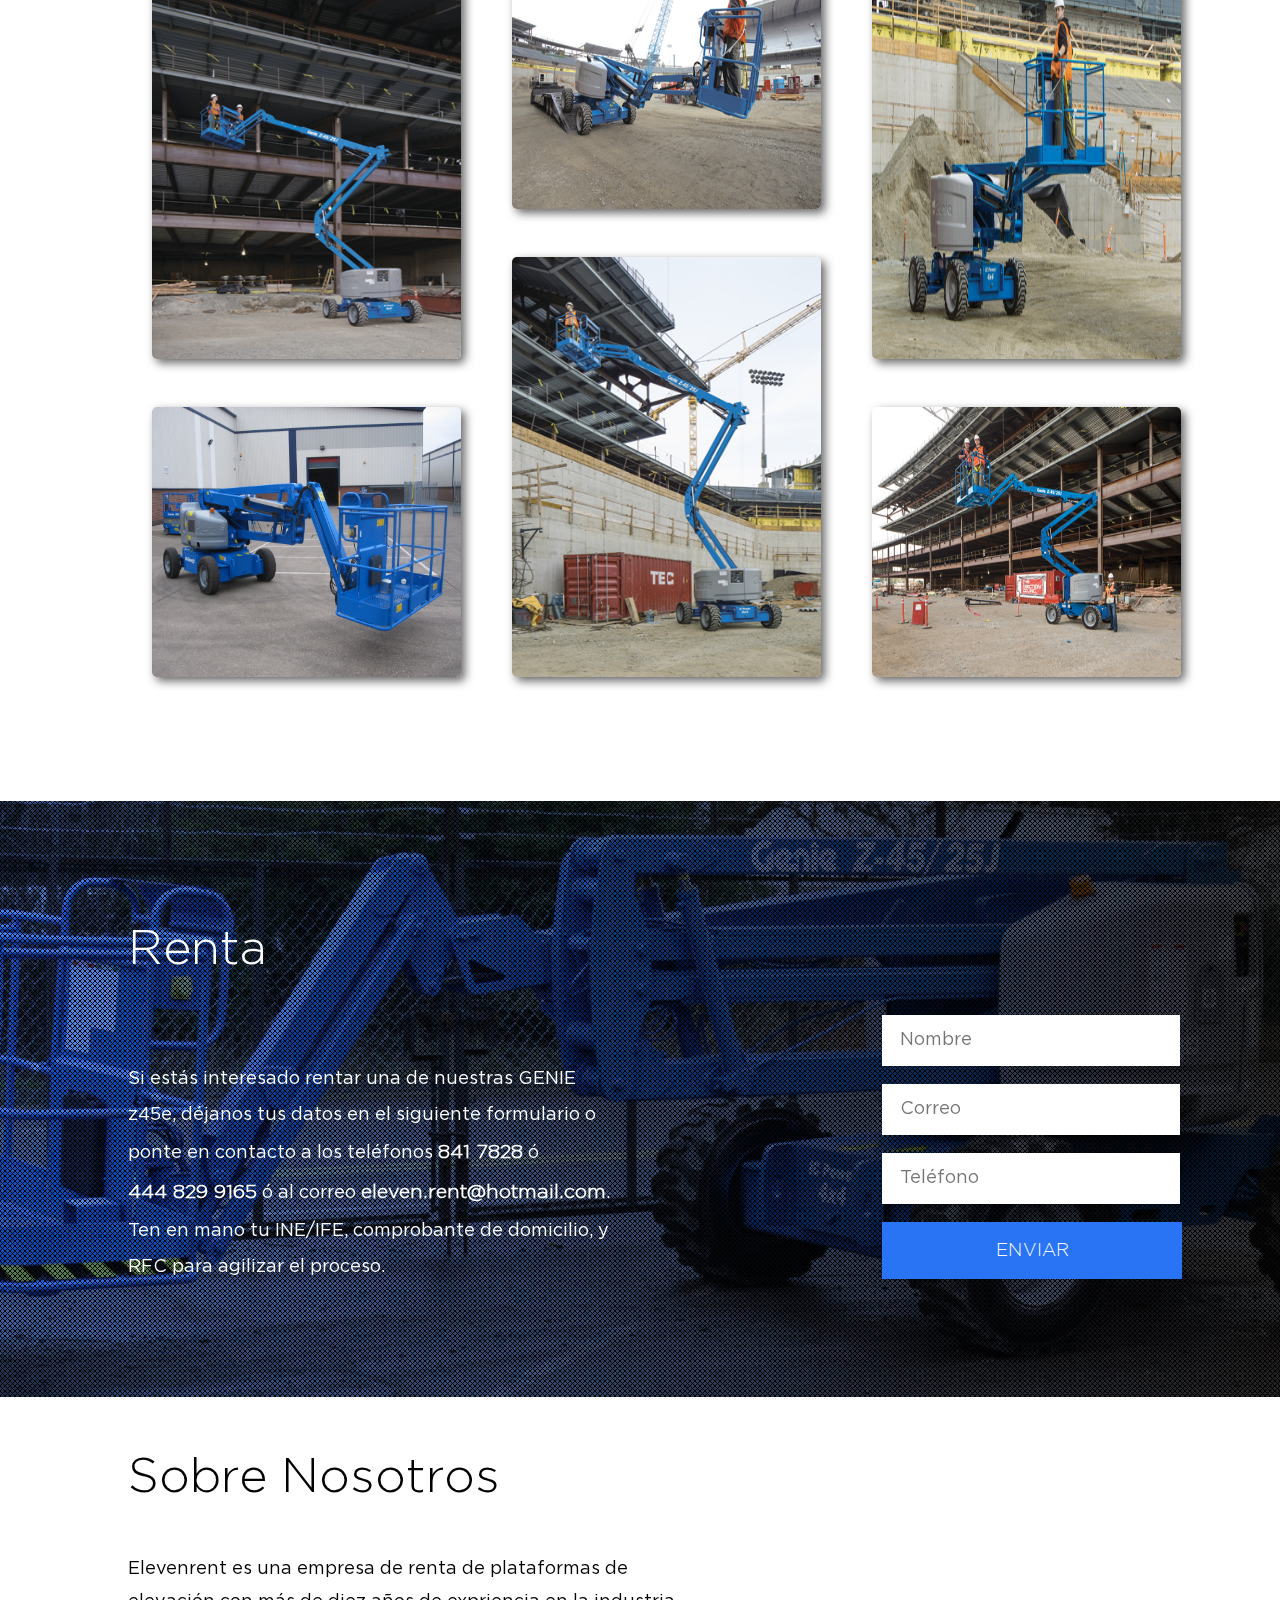
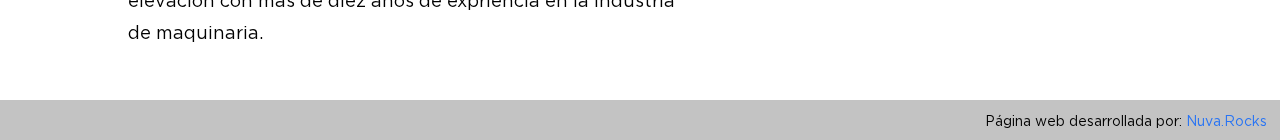
==== commit 4893cac8: "added footer :squirrel:" ====
--- a/index.html
+++ b/index.html
@@ -41,15 +41,16 @@
 			<div class="container main-text">
 				<h1>Equipos</h1>
 				<p>
-					Lorem ipsum dolor sit amet, consectetur adipiscing elit, sed do eiusmod tempor incididunt ut labore et dolore magna aliqua. Ut enim ad minim veniam, quis nostrud exercitation ullamco laboris nisi ut aliquip ex ea commodo consequat. Duis aute irure dolor in reprehenderit in voluptate velit esse cillum dolore eu fugiat nulla pariatur.
+					Versatilidad de elevación gracias al posicionamiento «arriba y encima» y a su excelente alcance. Un radio de giro ajustado y un voladizo posterior cero permiten una inmejorable maniobrabilidad en áreas de trabajo reducidas. Tiene una función de nivelación automática de la plataforma y puede usarse en terrenos difíciles.
 				</p>
 				<ul>
-					<li>Lorem ipsum dolor sit amet, consectetur.</li>
-					<li>Lorem ipsum dolor sit amet, consectetur.</li>
-					<li>Lorem ipsum dolor sit amet, consectetur.</li>
-					<li>Lorem ipsum dolor sit amet, consectetur.</li>
-					<li>Lorem ipsum dolor sit amet, consectetur.</li>
-					<li>Lorem ipsum dolor sit amet, consectetur.</li>
+					<li>Modelo: z-45/25-j</li>
+					<li>Altura de trabajo: 15.6 m</li>
+					<li>Altura de plataforma: 13.8m</li>
+					<li>Capacidad de levante: 227Kg</li>
+					<li>Altura contraido: 2m</li>
+					<li>Largo contraido: 6.8m</li>
+					<li>Motor eléctrico</li>
 				</ul>
 			</div>	
 			<div class="container">
@@ -87,8 +88,13 @@
 		<div class="about">
 			<div class="container text-container">
 				<h1>Sobre Nosotros</h1>
-				<p>Lorem ipsum dolor sit amet, consectetur adipiscing elit, sed do eiusmod tempor incididunt ut labore et dolore magna aliqua. Ut enim ad minim veniam, quis nostrud exercitation ullamco laboris nisi ut aliquip ex ea com modo consequat. Duis aute irure dolor in reprehenderit in voluptate velit esse cillum dolore eu fugiat nulla pariatur.</p>
+				<p>Elevenrent es una empresa de renta de plataformas de elevación con más de diez años de expriencia en la industria de maquinaria.</p>
 			</div>
+		</div>
+	<!-- footer -->
+		<div class="footer full-width">
+			<p>Página web desarrollada por: <a href="http://nuva.rocks">Nuva.Rocks</a></p>
+			
 		</div>
 		<script type="text/javascript">
 			$('.cover-img').imagefill();
--- a/css/main.css
+++ b/css/main.css
@@ -226,6 +226,20 @@
 			overflow: hidden;
 			border-radius: 5px;
 		}
+/* footer */
+	.footer {
+		background-color: #c3c3c3;
+		height: 40px;
+	}
+	.footer p {
+		font-size: 14px;
+		display: inline-block;
+		float: right;
+		padding: 13px 13px 0 0;
+	} 
+	.footer a {
+		color: #2874f4;
+	}
 /* font faces */
 	@font-face {
 		font-family: 'Gotham-Book';
